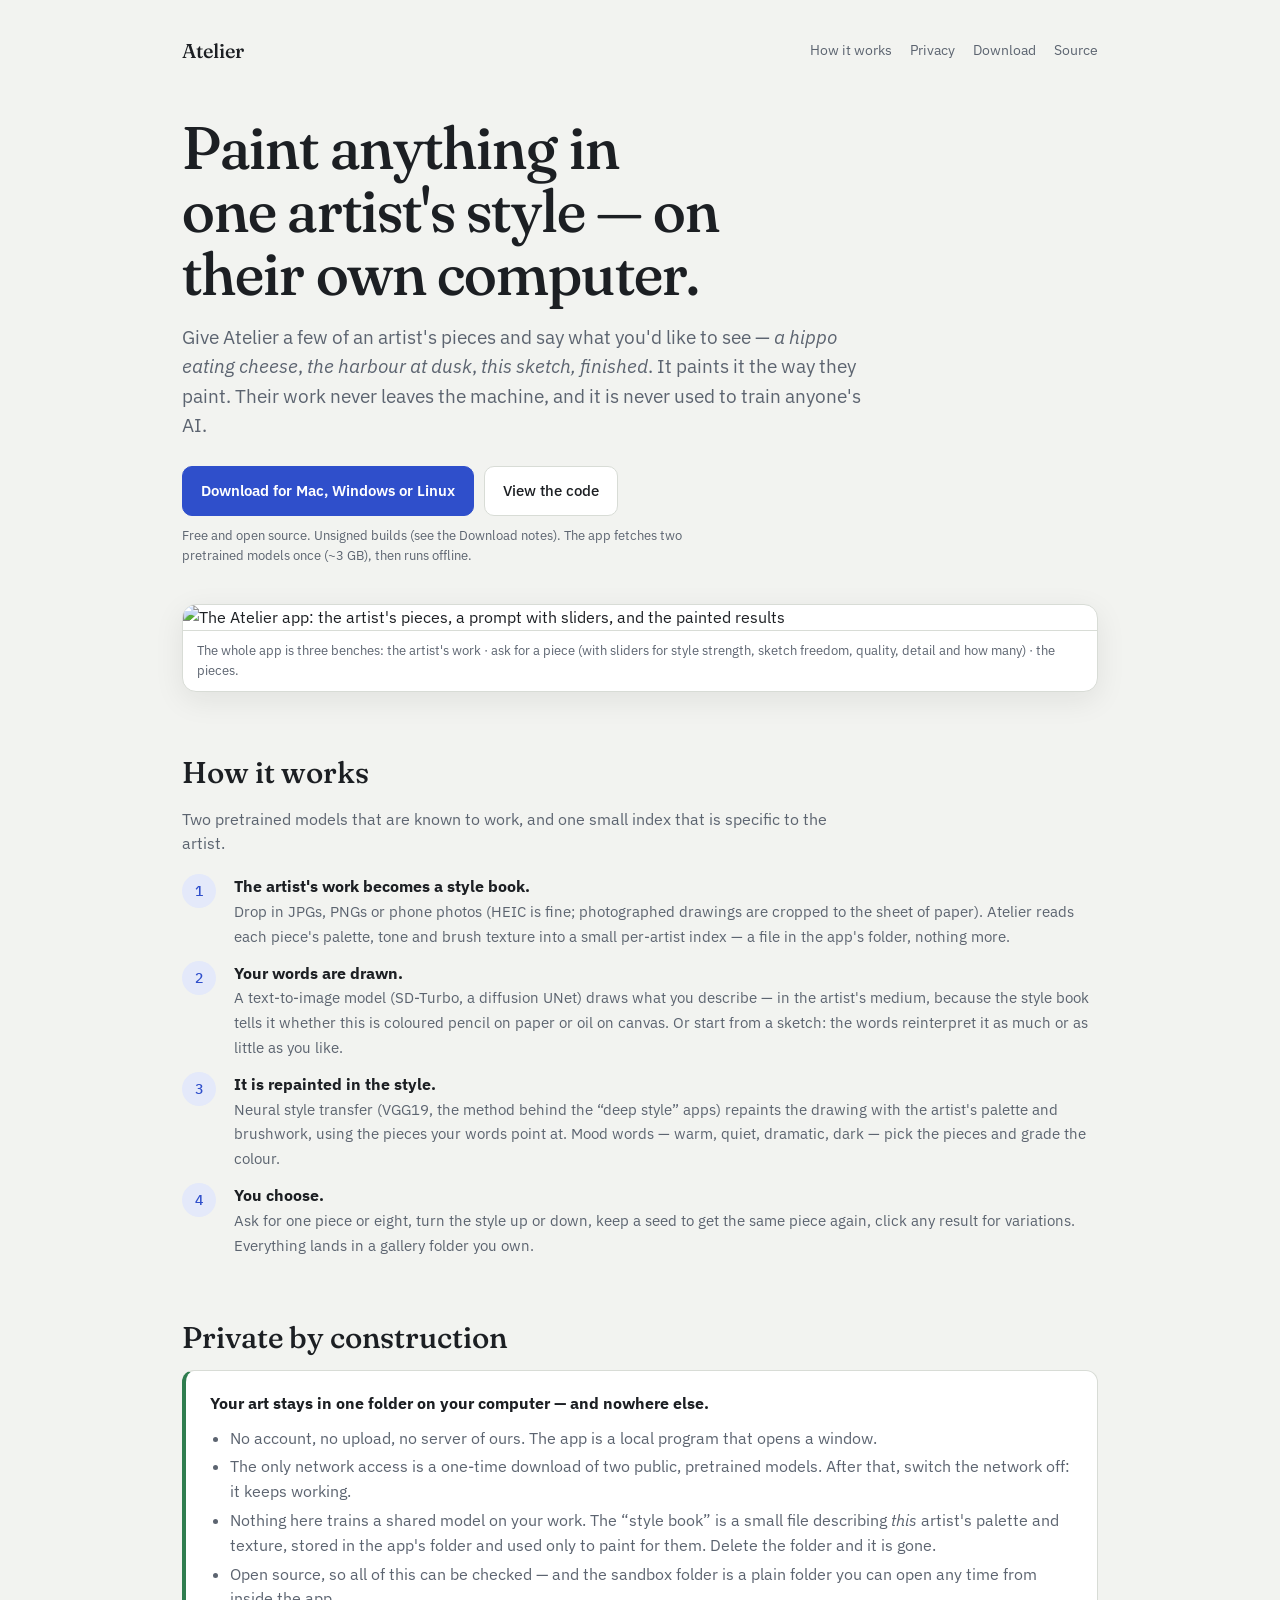
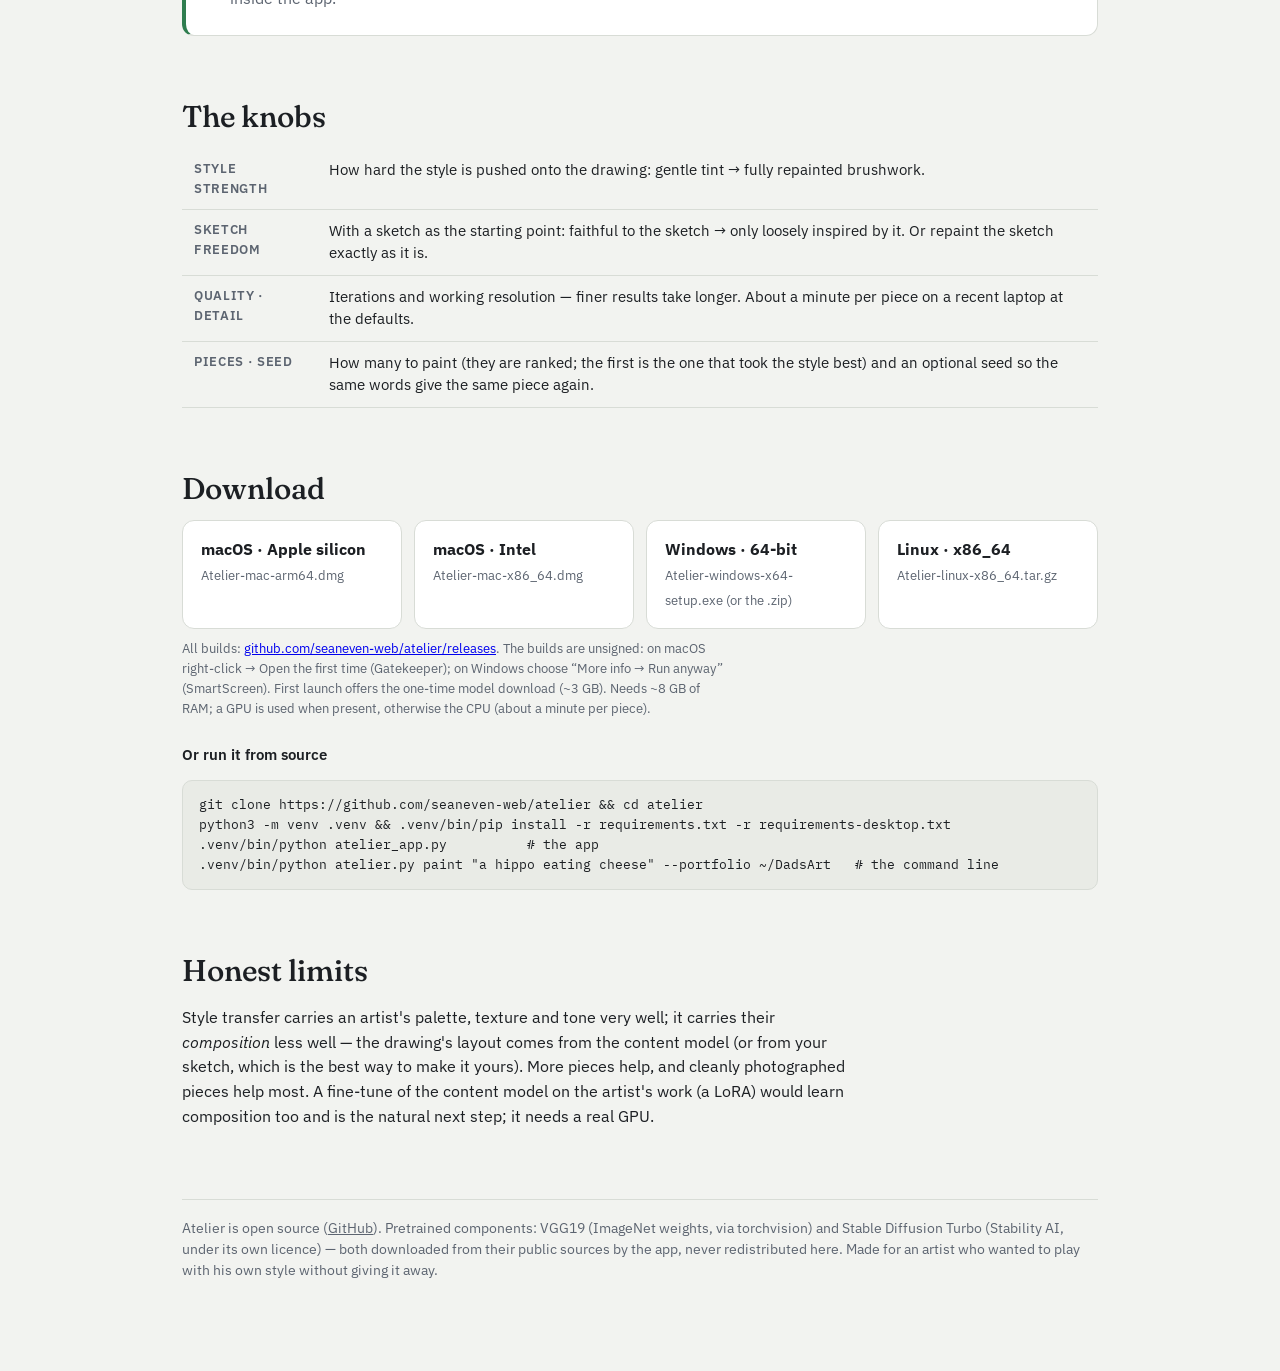
==== site/index.html @ f1af41fa "Atelier 0.1.0: desktop app (sandboxed, sketch-to-piece, sliders), neural engine (SD-Turbo + VGG19 st" ====
<!doctype html>
<html lang="en">
<head>
<meta charset="utf-8">
<meta name="viewport" content="width=device-width, initial-scale=1">
<title>Atelier — paint anything in one artist's style, privately</title>
<meta name="description" content="Atelier learns one artist's style from their own pieces and paints whatever you describe in that style — entirely on your computer. Their art never leaves the machine.">
<link rel="icon" href="assets/icon-256.png">
<link rel="stylesheet" href="https://fonts.googleapis.com/css2?family=Fraunces:opsz,wght,SOFT@9..144,400;9..144,500;9..144,600,50&family=IBM+Plex+Sans:wght@400;500;600&family=IBM+Plex+Mono:wght@400;500&display=swap">
<style>
  :root { --bg:#F2F3F0; --surface:#fff; --surface-2:#E9EBE6; --ink:#1C1F23; --muted:#5C6470; --line:#D8DCD6; --accent:#2F4FCB; --accent-ink:#fff; --accent-soft:#E4E9FA; --ok:#2F7D4F; --warn:#A8601F; }
  @media (prefers-color-scheme: dark) { :root { --bg:#15181C; --surface:#1E2227; --surface-2:#262B31; --ink:#E9EAE6; --muted:#9AA3AE; --line:#2E343B; --accent:#8196FF; --accent-ink:#0E1220; --accent-soft:#232A45; --ok:#6FBF8A; --warn:#E0A466; } }
  * { box-sizing:border-box; } body { margin:0; background:var(--bg); color:var(--ink); font:16px/1.55 "IBM Plex Sans",system-ui,sans-serif; }
  .wrap { max-width:960px; margin:0 auto; padding:40px 22px 90px; }
  nav { display:flex; gap:18px; align-items:center; font-size:14px; color:var(--muted); margin-bottom:54px; flex-wrap:wrap; }
  nav b { color:var(--ink); font:500 20px/1 Fraunces,Georgia,serif; margin-right:auto; }
  nav a { color:var(--muted); text-decoration:none; } nav a:hover { color:var(--ink); }
  h1 { font:500 clamp(36px,6vw,60px)/1.05 Fraunces,Georgia,serif; font-variation-settings:"SOFT" 50,"opsz" 72; letter-spacing:-.015em; margin:0 0 18px; text-wrap:balance; max-width:18ch; }
  .lede { font-size:19px; color:var(--muted); max-width:62ch; margin:0 0 26px; }
  .cta { display:flex; gap:10px; flex-wrap:wrap; align-items:center; }
  .btn { display:inline-block; padding:12px 18px; border-radius:10px; border:1px solid var(--line); background:var(--surface); color:var(--ink); text-decoration:none; font-weight:500; font-size:15px; }
  .btn.primary { background:var(--accent); color:var(--accent-ink); border-color:var(--accent); font-weight:600; }
  .btn:hover { border-color:var(--muted); } .btn.primary:hover { filter:brightness(1.08); }
  .note { color:var(--muted); font-size:13px; margin-top:10px; }
  .hero-img { margin:38px 0 0; border:1px solid var(--line); border-radius:14px; overflow:hidden; background:var(--surface); box-shadow:0 8px 30px rgba(20,24,30,.08); }
  .hero-img img { width:100%; display:block; }
  .cap { font-size:13px; color:var(--muted); padding:10px 14px; border-top:1px solid var(--line); }
  section { margin-top:64px; }
  h2 { font:500 30px/1.15 Fraunces,Georgia,serif; font-variation-settings:"SOFT" 50,"opsz" 36; margin:0 0 14px; text-wrap:balance; }
  p { max-width:68ch; } .muted { color:var(--muted); }
  .grid { display:grid; grid-template-columns:repeat(auto-fit,minmax(250px,1fr)); gap:14px; }
  .card { background:var(--surface); border:1px solid var(--line); border-radius:12px; padding:18px 20px; }
  .card h3 { margin:0 0 6px; font:600 15px/1.3 "IBM Plex Sans",sans-serif; } .card p { margin:0; color:var(--muted); font-size:14.5px; }
  .num { font:500 12px/1 "IBM Plex Mono",monospace; color:var(--accent); letter-spacing:.08em; margin-bottom:8px; display:block; }
  .steps { counter-reset:s; display:grid; gap:12px; }
  .step { display:grid; grid-template-columns:38px 1fr; gap:14px; align-items:start; }
  .step i { font:500 14px/1 "IBM Plex Mono",monospace; color:var(--accent); background:var(--accent-soft); border-radius:50%; width:34px; height:34px; display:flex; align-items:center; justify-content:center; font-style:normal; }
  .step b { display:block; } .step span { color:var(--muted); font-size:15px; }
  .priv { background:var(--surface); border:1px solid var(--line); border-left:4px solid var(--ok); border-radius:12px; padding:20px 24px; }
  .priv ul { margin:10px 0 0; padding-left:20px; color:var(--muted); } .priv li { margin:4px 0; }
  table { border-collapse:collapse; width:100%; font-size:14.5px; } td,th { padding:10px 12px; border-bottom:1px solid var(--line); text-align:left; vertical-align:top; } th { font-weight:600; font-size:13px; color:var(--muted); text-transform:uppercase; letter-spacing:.05em; }
  .dl { display:grid; grid-template-columns:repeat(auto-fit,minmax(220px,1fr)); gap:12px; }
  .dl a { display:block; background:var(--surface); border:1px solid var(--line); border-radius:12px; padding:16px 18px; text-decoration:none; color:var(--ink); }
  .dl a:hover { border-color:var(--accent); } .dl b { display:block; } .dl small { color:var(--muted); }
  code { font:400 .92em "IBM Plex Mono",monospace; background:var(--surface-2); padding:2px 6px; border-radius:5px; }
  pre { background:var(--surface-2); border:1px solid var(--line); border-radius:10px; padding:14px 16px; overflow-x:auto; font:400 13px/1.55 "IBM Plex Mono",monospace; }
  footer { margin-top:70px; color:var(--muted); font-size:13.5px; border-top:1px solid var(--line); padding-top:18px; }
  footer a { color:inherit; }
</style>
</head>
<body>
<div class="wrap">
  <nav><b>Atelier</b><a href="#how">How it works</a><a href="#privacy">Privacy</a><a href="#download">Download</a><a href="https://github.com/seaneven-web/atelier">Source</a></nav>

  <h1>Paint anything in one artist's style — on their own computer.</h1>
  <p class="lede">Give Atelier a few of an artist's pieces and say what you'd like to see — <i>a hippo eating cheese</i>, <i>the harbour at dusk</i>, <i>this sketch, finished</i>. It paints it the way they paint. Their work never leaves the machine, and it is never used to train anyone's AI.</p>
  <div class="cta">
    <a class="btn primary" href="#download">Download for Mac, Windows or Linux</a>
    <a class="btn" href="https://github.com/seaneven-web/atelier">View the code</a>
  </div>
  <p class="note">Free and open source. Unsigned builds (see the Download notes). The app fetches two pretrained models once (~3 GB), then runs offline.</p>

  <figure class="hero-img" style="margin-top:38px">
    <img src="assets/app.png" alt="The Atelier app: the artist's pieces, a prompt with sliders, and the painted results">
    <figcaption class="cap">The whole app is three benches: the artist's work · ask for a piece (with sliders for style strength, sketch freedom, quality, detail and how many) · the pieces.</figcaption>
  </figure>

  <section id="how">
    <h2>How it works</h2>
    <p class="muted">Two pretrained models that are known to work, and one small index that is specific to the artist.</p>
    <div class="steps" style="margin-top:18px">
      <div class="step"><i>1</i><div><b>The artist's work becomes a style book.</b><span>Drop in JPGs, PNGs or phone photos (HEIC is fine; photographed drawings are cropped to the sheet of paper). Atelier reads each piece's palette, tone and brush texture into a small per-artist index — a file in the app's folder, nothing more.</span></div></div>
      <div class="step"><i>2</i><div><b>Your words are drawn.</b><span>A text-to-image model (SD-Turbo, a diffusion UNet) draws what you describe — in the artist's medium, because the style book tells it whether this is coloured pencil on paper or oil on canvas. Or start from a sketch: the words reinterpret it as much or as little as you like.</span></div></div>
      <div class="step"><i>3</i><div><b>It is repainted in the style.</b><span>Neural style transfer (VGG19, the method behind the “deep style” apps) repaints the drawing with the artist's palette and brushwork, using the pieces your words point at. Mood words — warm, quiet, dramatic, dark — pick the pieces and grade the colour.</span></div></div>
      <div class="step"><i>4</i><div><b>You choose.</b><span>Ask for one piece or eight, turn the style up or down, keep a seed to get the same piece again, click any result for variations. Everything lands in a gallery folder you own.</span></div></div>
    </div>
  </section>

  <section id="privacy">
    <h2>Private by construction</h2>
    <div class="priv">
      <b>Your art stays in one folder on your computer — and nowhere else.</b>
      <ul>
        <li>No account, no upload, no server of ours. The app is a local program that opens a window.</li>
        <li>The only network access is a one-time download of two public, pretrained models. After that, switch the network off: it keeps working.</li>
        <li>Nothing here trains a shared model on your work. The “style book” is a small file describing <em>this</em> artist's palette and texture, stored in the app's folder and used only to paint for them. Delete the folder and it is gone.</li>
        <li>Open source, so all of this can be checked — and the sandbox folder is a plain folder you can open any time from inside the app.</li>
      </ul>
    </div>
  </section>

  <section>
    <h2>The knobs</h2>
    <table>
      <tr><th>Style strength</th><td>How hard the style is pushed onto the drawing: gentle tint → fully repainted brushwork.</td></tr>
      <tr><th>Sketch freedom</th><td>With a sketch as the starting point: faithful to the sketch → only loosely inspired by it. Or repaint the sketch exactly as it is.</td></tr>
      <tr><th>Quality · detail</th><td>Iterations and working resolution — finer results take longer. About a minute per piece on a recent laptop at the defaults.</td></tr>
      <tr><th>Pieces · seed</th><td>How many to paint (they are ranked; the first is the one that took the style best) and an optional seed so the same words give the same piece again.</td></tr>
    </table>
  </section>

  <section id="download">
    <h2>Download</h2>
    <div class="dl">
      <a href="https://github.com/seaneven-web/atelier/releases/latest/download/Atelier-mac-arm64.dmg"><b>macOS · Apple silicon</b><small>Atelier-mac-arm64.dmg</small></a>
      <a href="https://github.com/seaneven-web/atelier/releases/latest/download/Atelier-mac-x86_64.dmg"><b>macOS · Intel</b><small>Atelier-mac-x86_64.dmg</small></a>
      <a href="https://github.com/seaneven-web/atelier/releases/latest/download/Atelier-windows-x64-setup.exe"><b>Windows · 64-bit</b><small>Atelier-windows-x64-setup.exe (or the .zip)</small></a>
      <a href="https://github.com/seaneven-web/atelier/releases/latest/download/Atelier-linux-x86_64.tar.gz"><b>Linux · x86_64</b><small>Atelier-linux-x86_64.tar.gz</small></a>
    </div>
    <p class="note">All builds: <a href="https://github.com/seaneven-web/atelier/releases">github.com/seaneven-web/atelier/releases</a>. The builds are unsigned: on macOS right-click → Open the first time (Gatekeeper); on Windows choose “More info → Run anyway” (SmartScreen). First launch offers the one-time model download (~3 GB). Needs ~8 GB of RAM; a GPU is used when present, otherwise the CPU (about a minute per piece).</p>
    <h3 style="margin-top:26px;font:600 15px/1.3 'IBM Plex Sans',sans-serif">Or run it from source</h3>
<pre>git clone https://github.com/seaneven-web/atelier && cd atelier
python3 -m venv .venv && .venv/bin/pip install -r requirements.txt -r requirements-desktop.txt
.venv/bin/python atelier_app.py          # the app
.venv/bin/python atelier.py paint "a hippo eating cheese" --portfolio ~/DadsArt   # the command line</pre>
  </section>

  <section>
    <h2>Honest limits</h2>
    <p>Style transfer carries an artist's palette, texture and tone very well; it carries their <em>composition</em> less well — the drawing's layout comes from the content model (or from your sketch, which is the best way to make it yours). More pieces help, and cleanly photographed pieces help most. A fine-tune of the content model on the artist's work (a LoRA) would learn composition too and is the natural next step; it needs a real GPU.</p>
  </section>

  <footer>Atelier is open source (<a href="https://github.com/seaneven-web/atelier">GitHub</a>). Pretrained components: VGG19 (ImageNet weights, via torchvision) and Stable Diffusion Turbo (Stability AI, under its own licence) — both downloaded from their public sources by the app, never redistributed here. Made for an artist who wanted to play with his own style without giving it away.</footer>
</div>
</body>
</html>
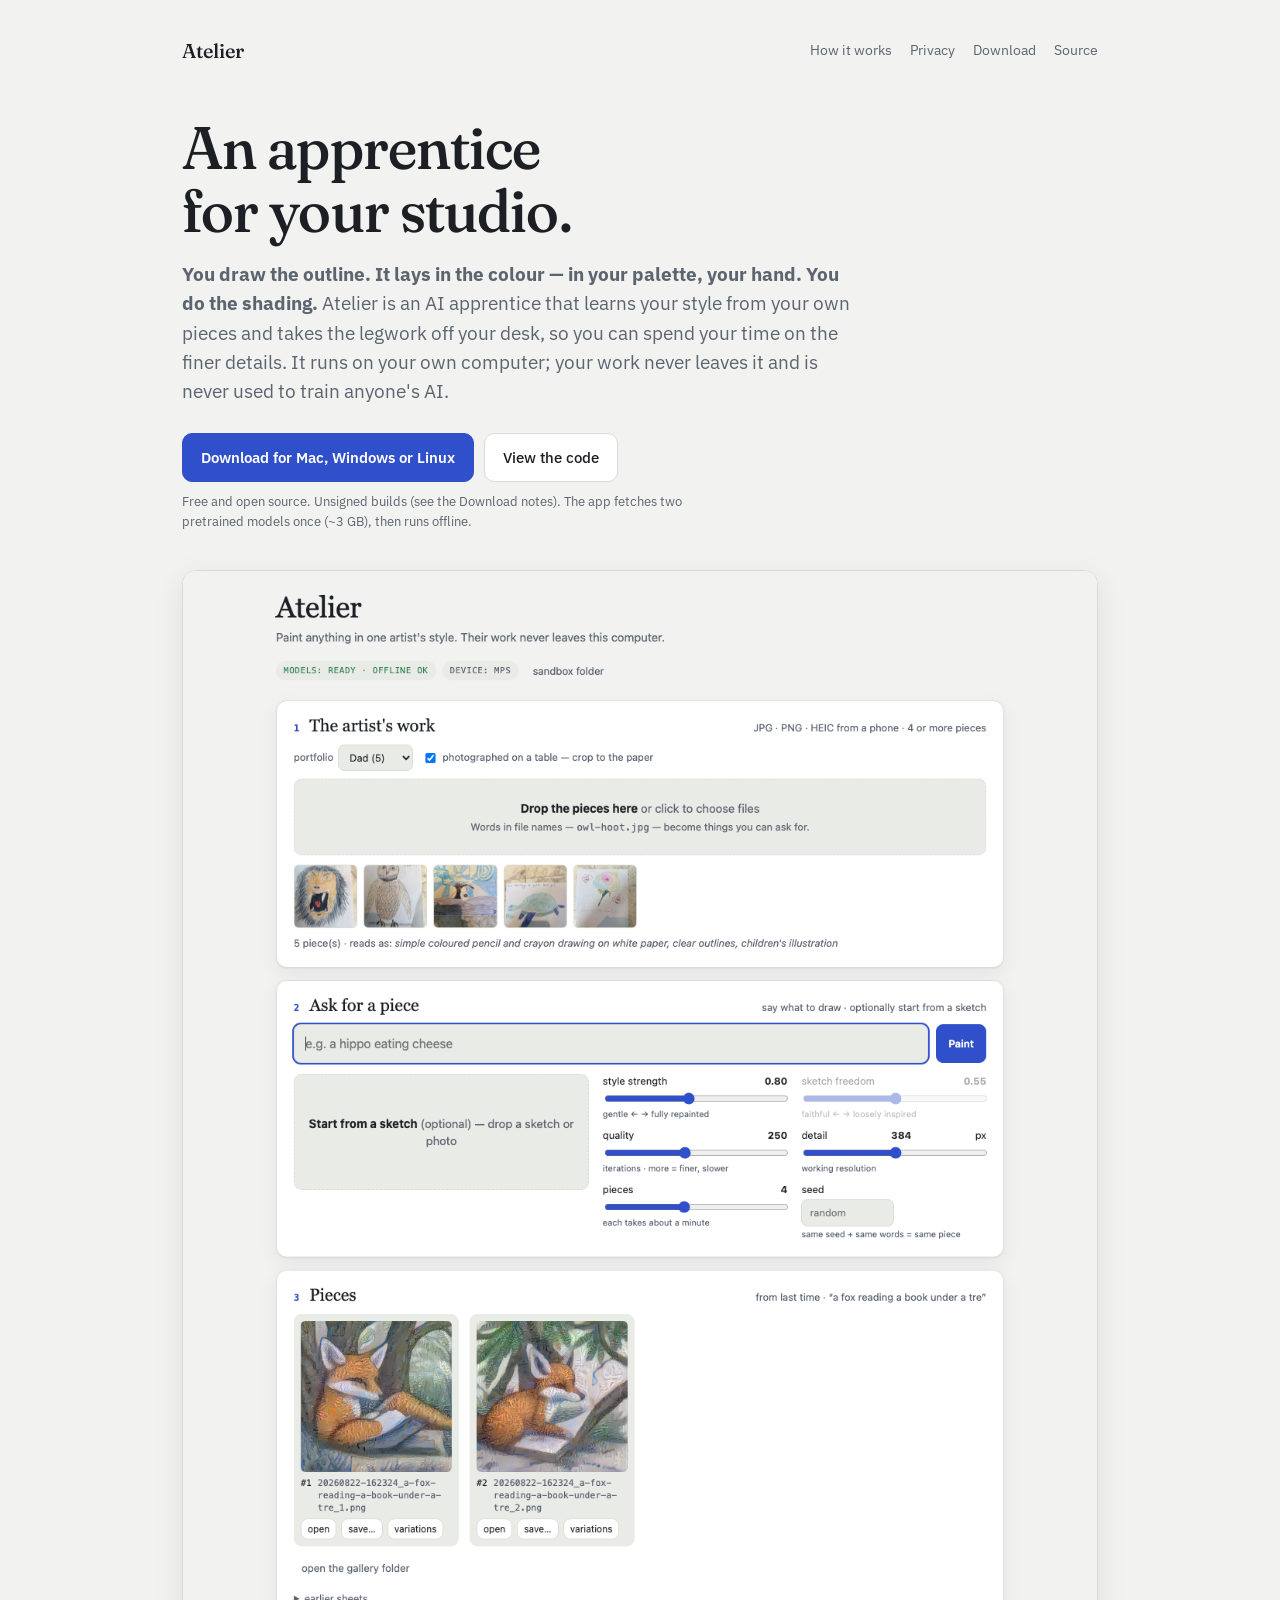
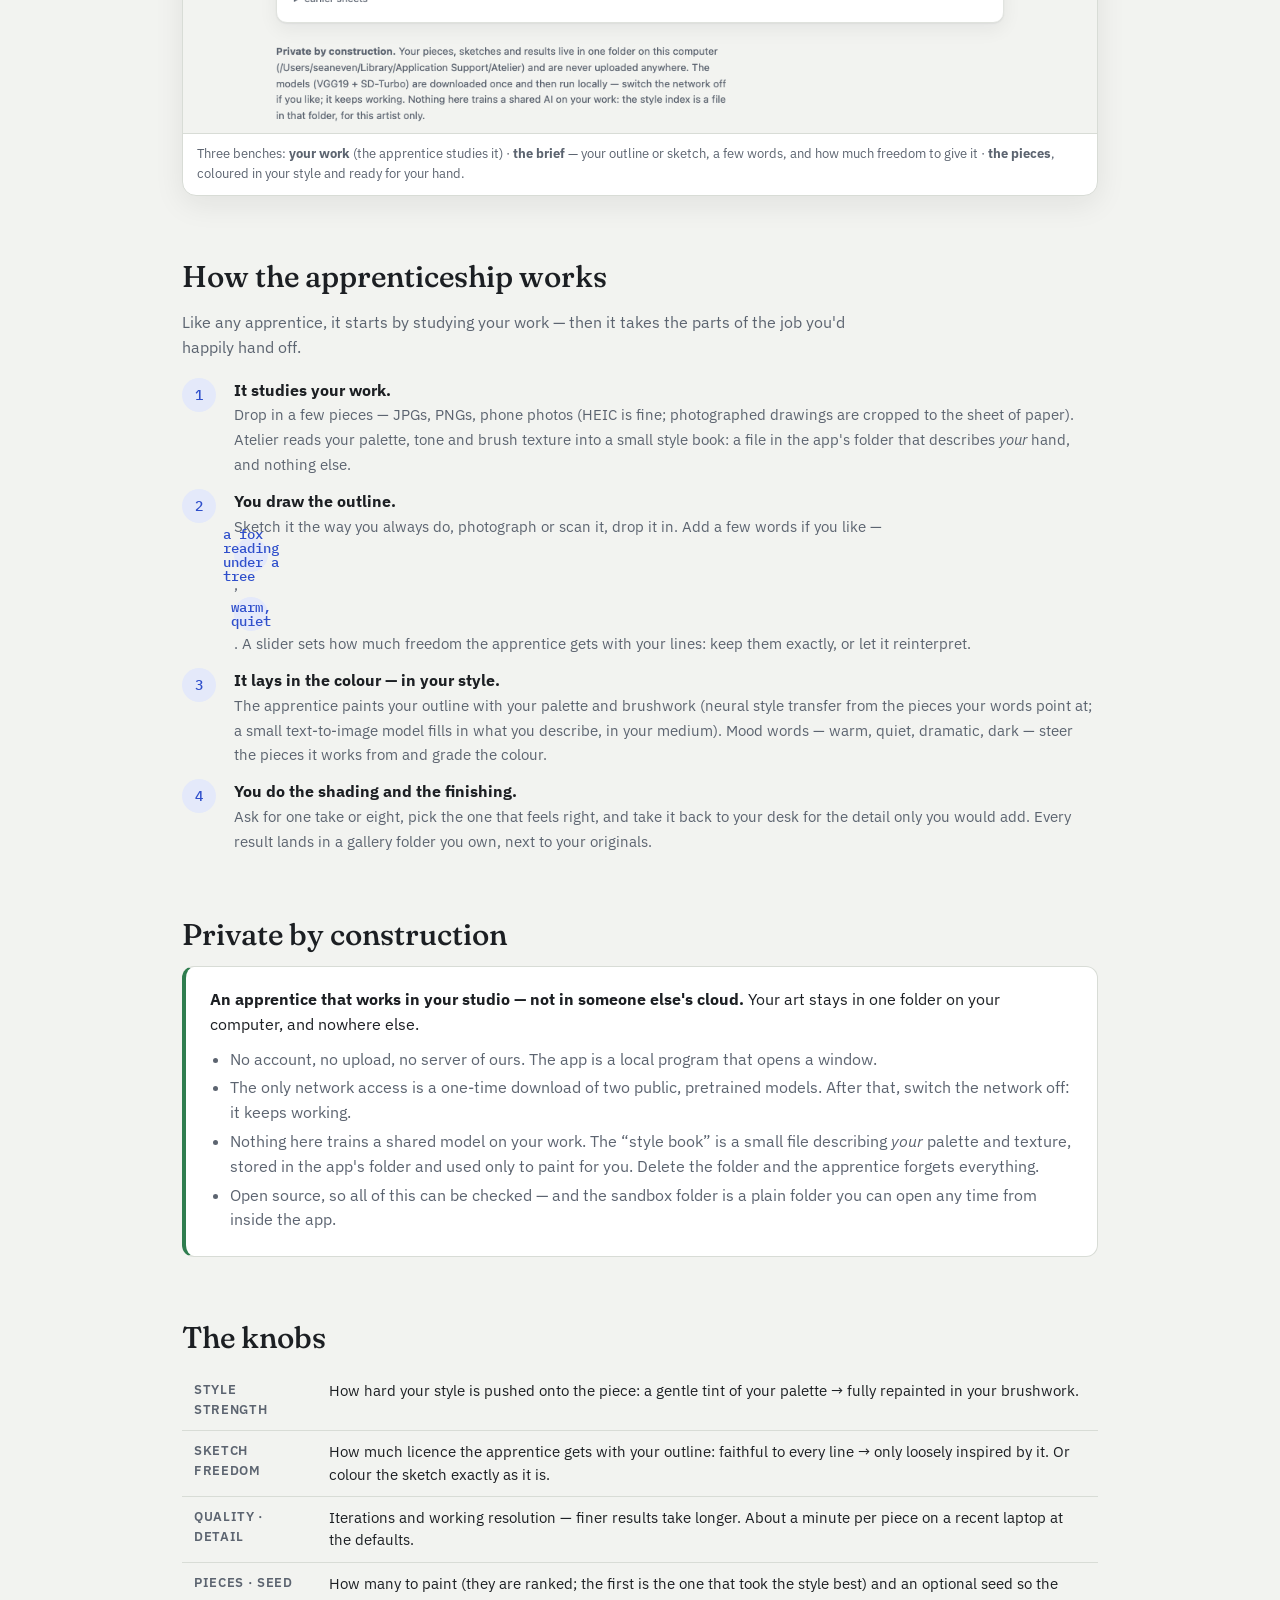
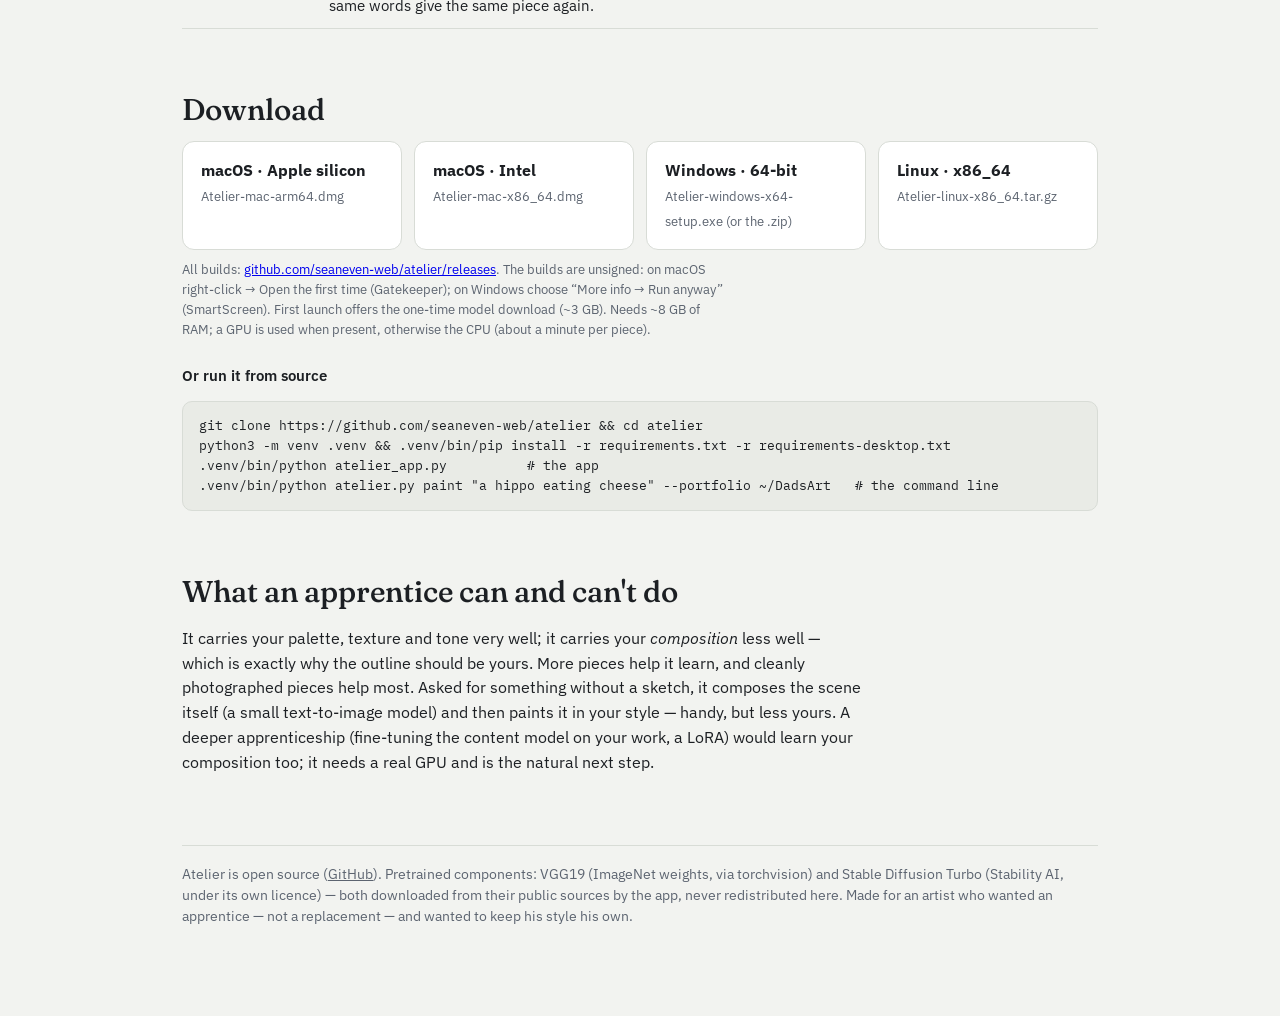
==== commit fba089a7: "site: the apprentice framing — you draw the outline, it colours in your style, you do the shading Co" ====
--- a/site/index.html
+++ b/site/index.html
@@ -3,8 +3,8 @@
 <head>
 <meta charset="utf-8">
 <meta name="viewport" content="width=device-width, initial-scale=1">
-<title>Atelier — paint anything in one artist's style, privately</title>
-<meta name="description" content="Atelier learns one artist's style from their own pieces and paints whatever you describe in that style — entirely on your computer. Their art never leaves the machine.">
+<title>Atelier — an apprentice for your studio</title>
+<meta name="description" content="Atelier is an AI apprentice that learns your style from your own work. You draw the outline, it lays in the colour in your hand, you do the shading and the finishing. Entirely on your computer — your art never leaves the machine.">
 <link rel="icon" href="assets/icon-256.png">
 <link rel="stylesheet" href="https://fonts.googleapis.com/css2?family=Fraunces:opsz,wght,SOFT@9..144,400;9..144,500;9..144,600,50&family=IBM+Plex+Sans:wght@400;500;600&family=IBM+Plex+Mono:wght@400;500&display=swap">
 <style>
@@ -52,8 +52,8 @@
 <div class="wrap">
   <nav><b>Atelier</b><a href="#how">How it works</a><a href="#privacy">Privacy</a><a href="#download">Download</a><a href="https://github.com/seaneven-web/atelier">Source</a></nav>
 
-  <h1>Paint anything in one artist's style — on their own computer.</h1>
-  <p class="lede">Give Atelier a few of an artist's pieces and say what you'd like to see — <i>a hippo eating cheese</i>, <i>the harbour at dusk</i>, <i>this sketch, finished</i>. It paints it the way they paint. Their work never leaves the machine, and it is never used to train anyone's AI.</p>
+  <h1>An apprentice for your studio.</h1>
+  <p class="lede"><b>You draw the outline. It lays in the colour — in your palette, your hand. You do the shading.</b> Atelier is an AI apprentice that learns your style from your own pieces and takes the legwork off your desk, so you can spend your time on the finer details. It runs on your own computer; your work never leaves it and is never used to train anyone's AI.</p>
   <div class="cta">
     <a class="btn primary" href="#download">Download for Mac, Windows or Linux</a>
     <a class="btn" href="https://github.com/seaneven-web/atelier">View the code</a>
@@ -61,29 +61,29 @@
   <p class="note">Free and open source. Unsigned builds (see the Download notes). The app fetches two pretrained models once (~3 GB), then runs offline.</p>
 
   <figure class="hero-img" style="margin-top:38px">
-    <img src="assets/app.png" alt="The Atelier app: the artist's pieces, a prompt with sliders, and the painted results">
-    <figcaption class="cap">The whole app is three benches: the artist's work · ask for a piece (with sliders for style strength, sketch freedom, quality, detail and how many) · the pieces.</figcaption>
+    <img src="assets/app.png" alt="The Atelier app: your pieces, your outline and a prompt with sliders, and the coloured results">
+    <figcaption class="cap">Three benches: <b>your work</b> (the apprentice studies it) · <b>the brief</b> — your outline or sketch, a few words, and how much freedom to give it · <b>the pieces</b>, coloured in your style and ready for your hand.</figcaption>
   </figure>
 
   <section id="how">
-    <h2>How it works</h2>
-    <p class="muted">Two pretrained models that are known to work, and one small index that is specific to the artist.</p>
+    <h2>How the apprenticeship works</h2>
+    <p class="muted">Like any apprentice, it starts by studying your work — then it takes the parts of the job you'd happily hand off.</p>
     <div class="steps" style="margin-top:18px">
-      <div class="step"><i>1</i><div><b>The artist's work becomes a style book.</b><span>Drop in JPGs, PNGs or phone photos (HEIC is fine; photographed drawings are cropped to the sheet of paper). Atelier reads each piece's palette, tone and brush texture into a small per-artist index — a file in the app's folder, nothing more.</span></div></div>
-      <div class="step"><i>2</i><div><b>Your words are drawn.</b><span>A text-to-image model (SD-Turbo, a diffusion UNet) draws what you describe — in the artist's medium, because the style book tells it whether this is coloured pencil on paper or oil on canvas. Or start from a sketch: the words reinterpret it as much or as little as you like.</span></div></div>
-      <div class="step"><i>3</i><div><b>It is repainted in the style.</b><span>Neural style transfer (VGG19, the method behind the “deep style” apps) repaints the drawing with the artist's palette and brushwork, using the pieces your words point at. Mood words — warm, quiet, dramatic, dark — pick the pieces and grade the colour.</span></div></div>
-      <div class="step"><i>4</i><div><b>You choose.</b><span>Ask for one piece or eight, turn the style up or down, keep a seed to get the same piece again, click any result for variations. Everything lands in a gallery folder you own.</span></div></div>
+      <div class="step"><i>1</i><div><b>It studies your work.</b><span>Drop in a few pieces — JPGs, PNGs, phone photos (HEIC is fine; photographed drawings are cropped to the sheet of paper). Atelier reads your palette, tone and brush texture into a small style book: a file in the app's folder that describes <em>your</em> hand, and nothing else.</span></div></div>
+      <div class="step"><i>2</i><div><b>You draw the outline.</b><span>Sketch it the way you always do, photograph or scan it, drop it in. Add a few words if you like — <i>a fox reading under a tree</i>, <i>warm, quiet</i>. A slider sets how much freedom the apprentice gets with your lines: keep them exactly, or let it reinterpret.</span></div></div>
+      <div class="step"><i>3</i><div><b>It lays in the colour — in your style.</b><span>The apprentice paints your outline with your palette and brushwork (neural style transfer from the pieces your words point at; a small text-to-image model fills in what you describe, in your medium). Mood words — warm, quiet, dramatic, dark — steer the pieces it works from and grade the colour.</span></div></div>
+      <div class="step"><i>4</i><div><b>You do the shading and the finishing.</b><span>Ask for one take or eight, pick the one that feels right, and take it back to your desk for the detail only you would add. Every result lands in a gallery folder you own, next to your originals.</span></div></div>
     </div>
   </section>
 
   <section id="privacy">
     <h2>Private by construction</h2>
     <div class="priv">
-      <b>Your art stays in one folder on your computer — and nowhere else.</b>
+      <b>An apprentice that works in your studio — not in someone else's cloud.</b> Your art stays in one folder on your computer, and nowhere else.
       <ul>
         <li>No account, no upload, no server of ours. The app is a local program that opens a window.</li>
         <li>The only network access is a one-time download of two public, pretrained models. After that, switch the network off: it keeps working.</li>
-        <li>Nothing here trains a shared model on your work. The “style book” is a small file describing <em>this</em> artist's palette and texture, stored in the app's folder and used only to paint for them. Delete the folder and it is gone.</li>
+        <li>Nothing here trains a shared model on your work. The “style book” is a small file describing <em>your</em> palette and texture, stored in the app's folder and used only to paint for you. Delete the folder and the apprentice forgets everything.</li>
         <li>Open source, so all of this can be checked — and the sandbox folder is a plain folder you can open any time from inside the app.</li>
       </ul>
     </div>
@@ -92,8 +92,8 @@
   <section>
     <h2>The knobs</h2>
     <table>
-      <tr><th>Style strength</th><td>How hard the style is pushed onto the drawing: gentle tint → fully repainted brushwork.</td></tr>
-      <tr><th>Sketch freedom</th><td>With a sketch as the starting point: faithful to the sketch → only loosely inspired by it. Or repaint the sketch exactly as it is.</td></tr>
+      <tr><th>Style strength</th><td>How hard your style is pushed onto the piece: a gentle tint of your palette → fully repainted in your brushwork.</td></tr>
+      <tr><th>Sketch freedom</th><td>How much licence the apprentice gets with your outline: faithful to every line → only loosely inspired by it. Or colour the sketch exactly as it is.</td></tr>
       <tr><th>Quality · detail</th><td>Iterations and working resolution — finer results take longer. About a minute per piece on a recent laptop at the defaults.</td></tr>
       <tr><th>Pieces · seed</th><td>How many to paint (they are ranked; the first is the one that took the style best) and an optional seed so the same words give the same piece again.</td></tr>
     </table>
@@ -116,11 +116,11 @@
   </section>
 
   <section>
-    <h2>Honest limits</h2>
-    <p>Style transfer carries an artist's palette, texture and tone very well; it carries their <em>composition</em> less well — the drawing's layout comes from the content model (or from your sketch, which is the best way to make it yours). More pieces help, and cleanly photographed pieces help most. A fine-tune of the content model on the artist's work (a LoRA) would learn composition too and is the natural next step; it needs a real GPU.</p>
+    <h2>What an apprentice can and can't do</h2>
+    <p>It carries your palette, texture and tone very well; it carries your <em>composition</em> less well — which is exactly why the outline should be yours. More pieces help it learn, and cleanly photographed pieces help most. Asked for something without a sketch, it composes the scene itself (a small text-to-image model) and then paints it in your style — handy, but less yours. A deeper apprenticeship (fine-tuning the content model on your work, a LoRA) would learn your composition too; it needs a real GPU and is the natural next step.</p>
   </section>
 
-  <footer>Atelier is open source (<a href="https://github.com/seaneven-web/atelier">GitHub</a>). Pretrained components: VGG19 (ImageNet weights, via torchvision) and Stable Diffusion Turbo (Stability AI, under its own licence) — both downloaded from their public sources by the app, never redistributed here. Made for an artist who wanted to play with his own style without giving it away.</footer>
+  <footer>Atelier is open source (<a href="https://github.com/seaneven-web/atelier">GitHub</a>). Pretrained components: VGG19 (ImageNet weights, via torchvision) and Stable Diffusion Turbo (Stability AI, under its own licence) — both downloaded from their public sources by the app, never redistributed here. Made for an artist who wanted an apprentice — not a replacement — and wanted to keep his style his own.</footer>
 </div>
 </body>
 </html>
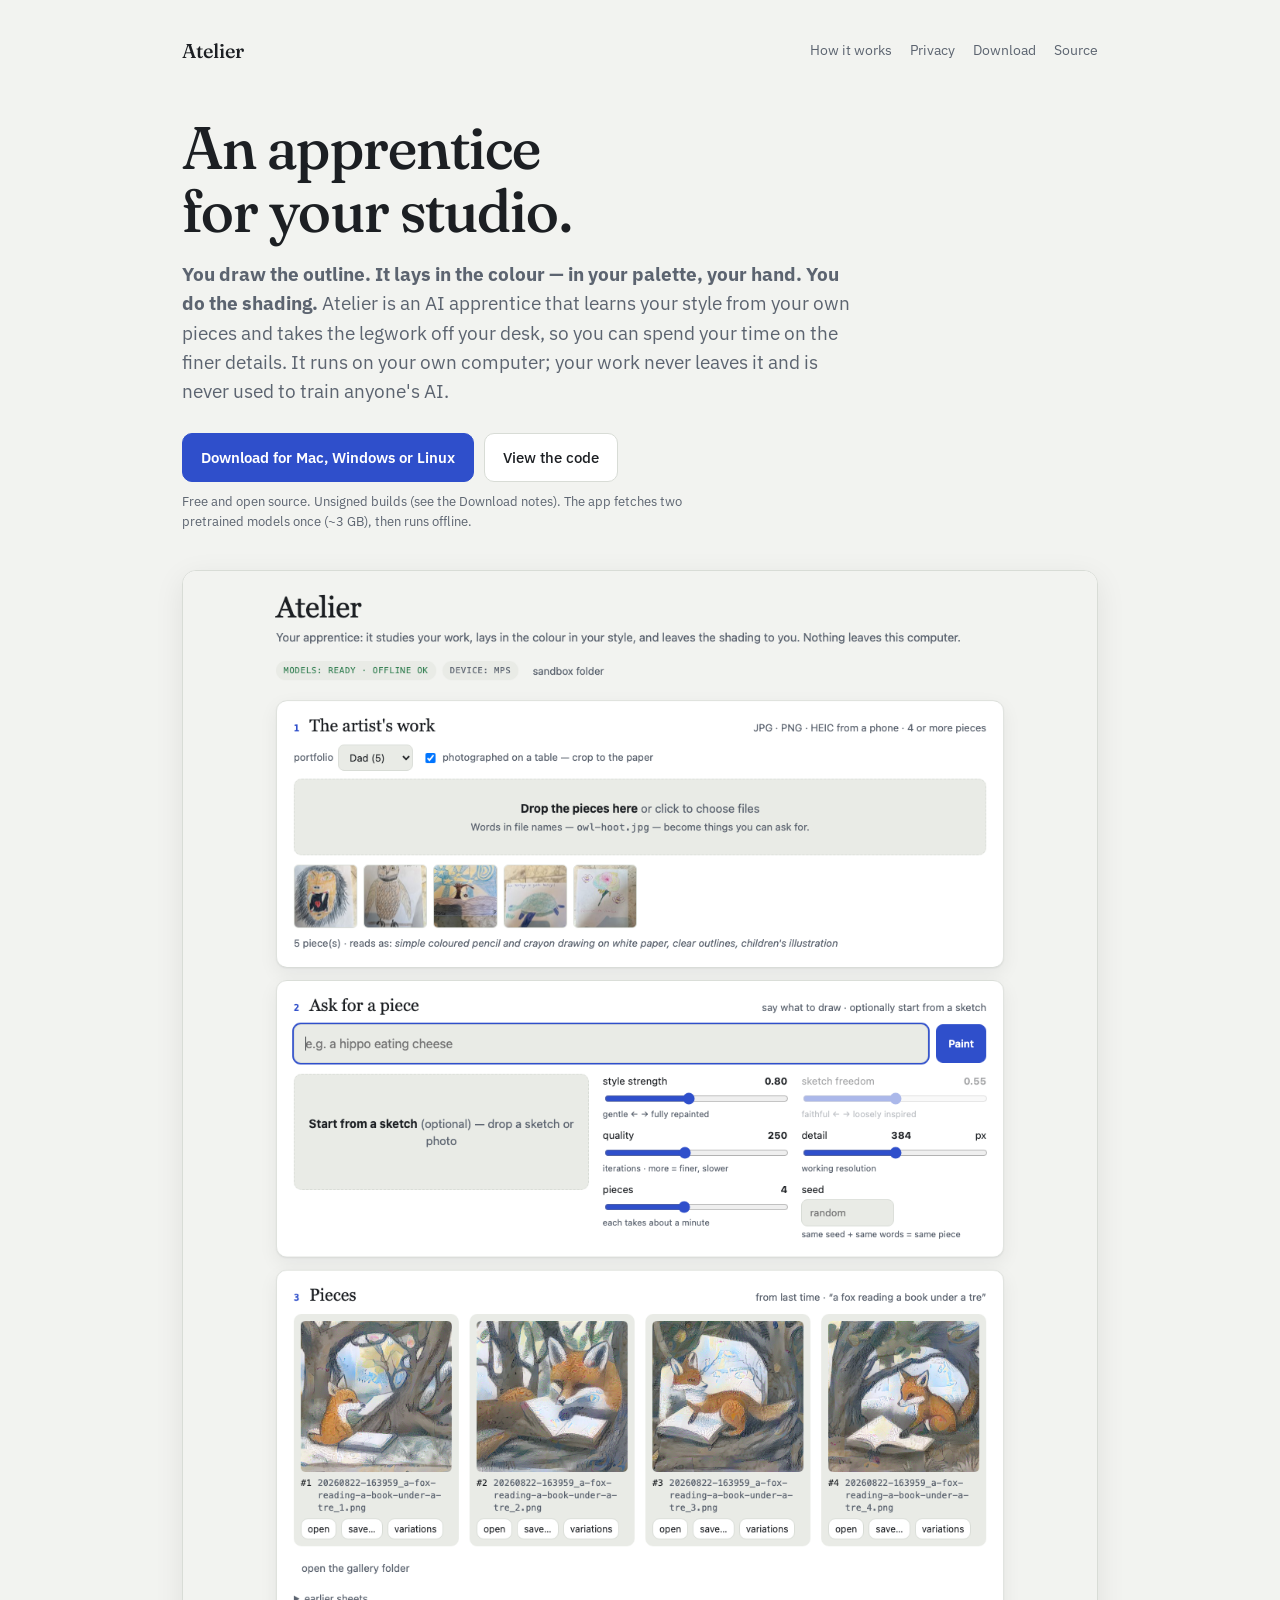
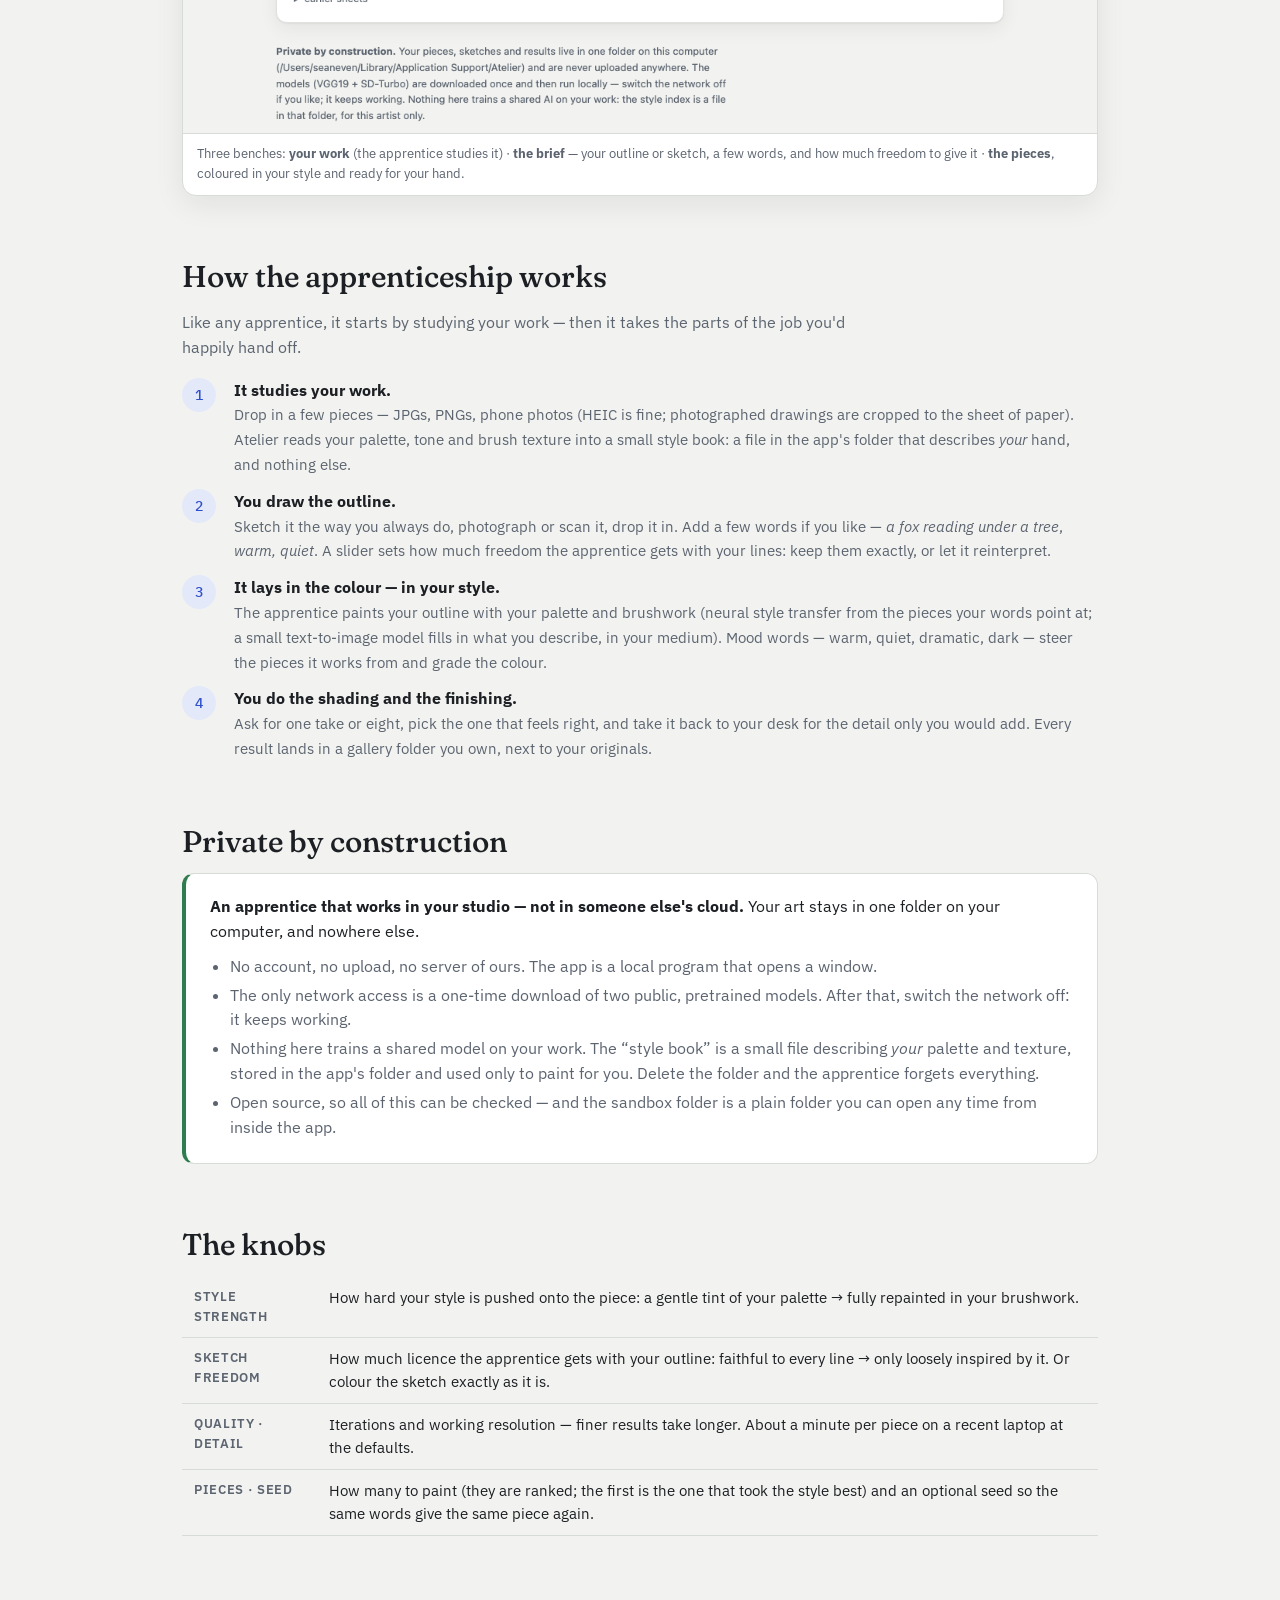
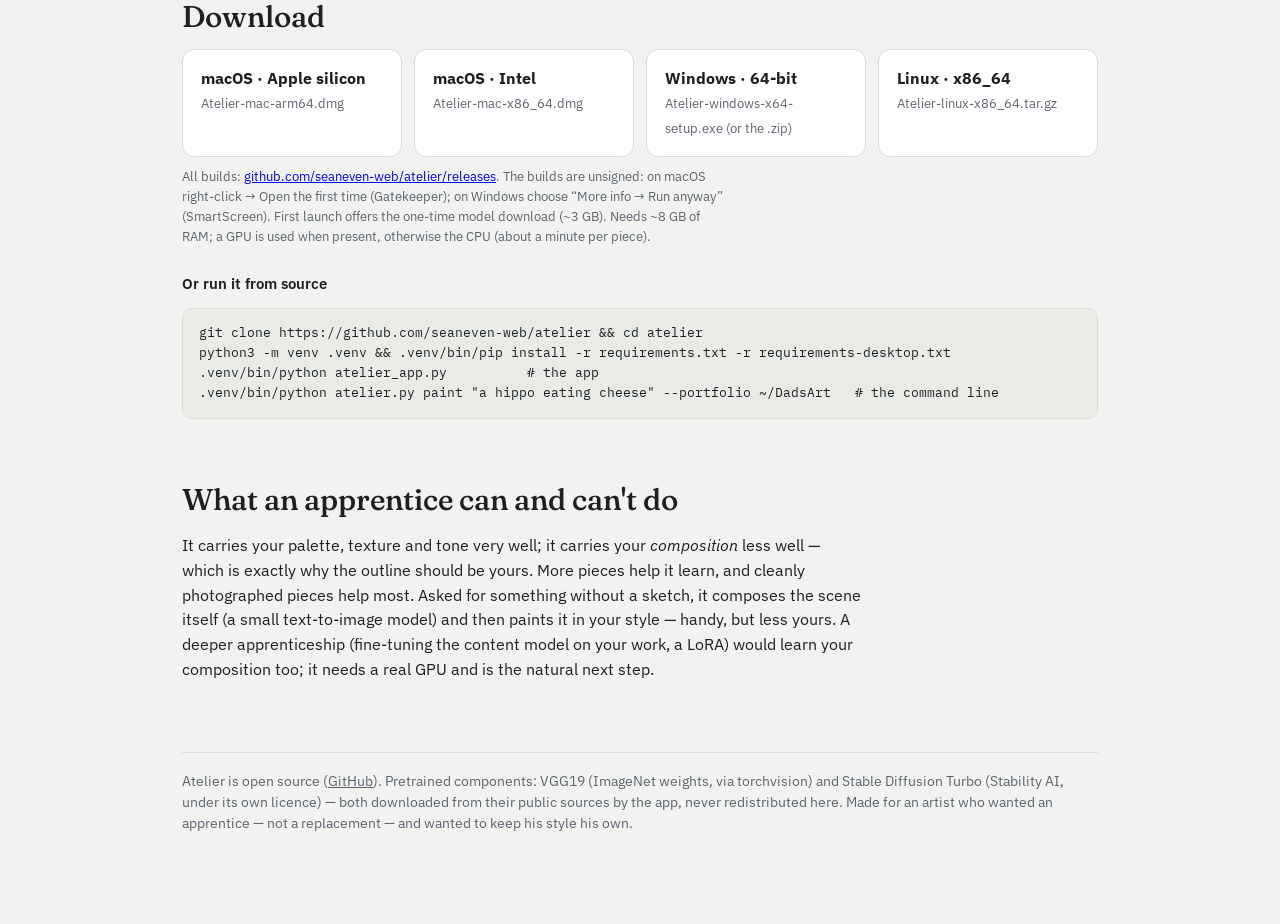
==== commit 14393745: "site: step-number style no longer leaks onto italic text Co-Authored-By: Claude Fable 5 <noreply@ant" ====
--- a/site/index.html
+++ b/site/index.html
@@ -34,7 +34,7 @@
   .num { font:500 12px/1 "IBM Plex Mono",monospace; color:var(--accent); letter-spacing:.08em; margin-bottom:8px; display:block; }
   .steps { counter-reset:s; display:grid; gap:12px; }
   .step { display:grid; grid-template-columns:38px 1fr; gap:14px; align-items:start; }
-  .step i { font:500 14px/1 "IBM Plex Mono",monospace; color:var(--accent); background:var(--accent-soft); border-radius:50%; width:34px; height:34px; display:flex; align-items:center; justify-content:center; font-style:normal; }
+  .step > i { font:500 14px/1 "IBM Plex Mono",monospace; color:var(--accent); background:var(--accent-soft); border-radius:50%; width:34px; height:34px; display:flex; align-items:center; justify-content:center; font-style:normal; }
   .step b { display:block; } .step span { color:var(--muted); font-size:15px; }
   .priv { background:var(--surface); border:1px solid var(--line); border-left:4px solid var(--ok); border-radius:12px; padding:20px 24px; }
   .priv ul { margin:10px 0 0; padding-left:20px; color:var(--muted); } .priv li { margin:4px 0; }
@@ -70,7 +70,7 @@
     <p class="muted">Like any apprentice, it starts by studying your work — then it takes the parts of the job you'd happily hand off.</p>
     <div class="steps" style="margin-top:18px">
       <div class="step"><i>1</i><div><b>It studies your work.</b><span>Drop in a few pieces — JPGs, PNGs, phone photos (HEIC is fine; photographed drawings are cropped to the sheet of paper). Atelier reads your palette, tone and brush texture into a small style book: a file in the app's folder that describes <em>your</em> hand, and nothing else.</span></div></div>
-      <div class="step"><i>2</i><div><b>You draw the outline.</b><span>Sketch it the way you always do, photograph or scan it, drop it in. Add a few words if you like — <i>a fox reading under a tree</i>, <i>warm, quiet</i>. A slider sets how much freedom the apprentice gets with your lines: keep them exactly, or let it reinterpret.</span></div></div>
+      <div class="step"><i>2</i><div><b>You draw the outline.</b><span>Sketch it the way you always do, photograph or scan it, drop it in. Add a few words if you like — <em>a fox reading under a tree</em>, <em>warm, quiet</em>. A slider sets how much freedom the apprentice gets with your lines: keep them exactly, or let it reinterpret.</span></div></div>
       <div class="step"><i>3</i><div><b>It lays in the colour — in your style.</b><span>The apprentice paints your outline with your palette and brushwork (neural style transfer from the pieces your words point at; a small text-to-image model fills in what you describe, in your medium). Mood words — warm, quiet, dramatic, dark — steer the pieces it works from and grade the colour.</span></div></div>
       <div class="step"><i>4</i><div><b>You do the shading and the finishing.</b><span>Ask for one take or eight, pick the one that feels right, and take it back to your desk for the detail only you would add. Every result lands in a gallery folder you own, next to your originals.</span></div></div>
     </div>
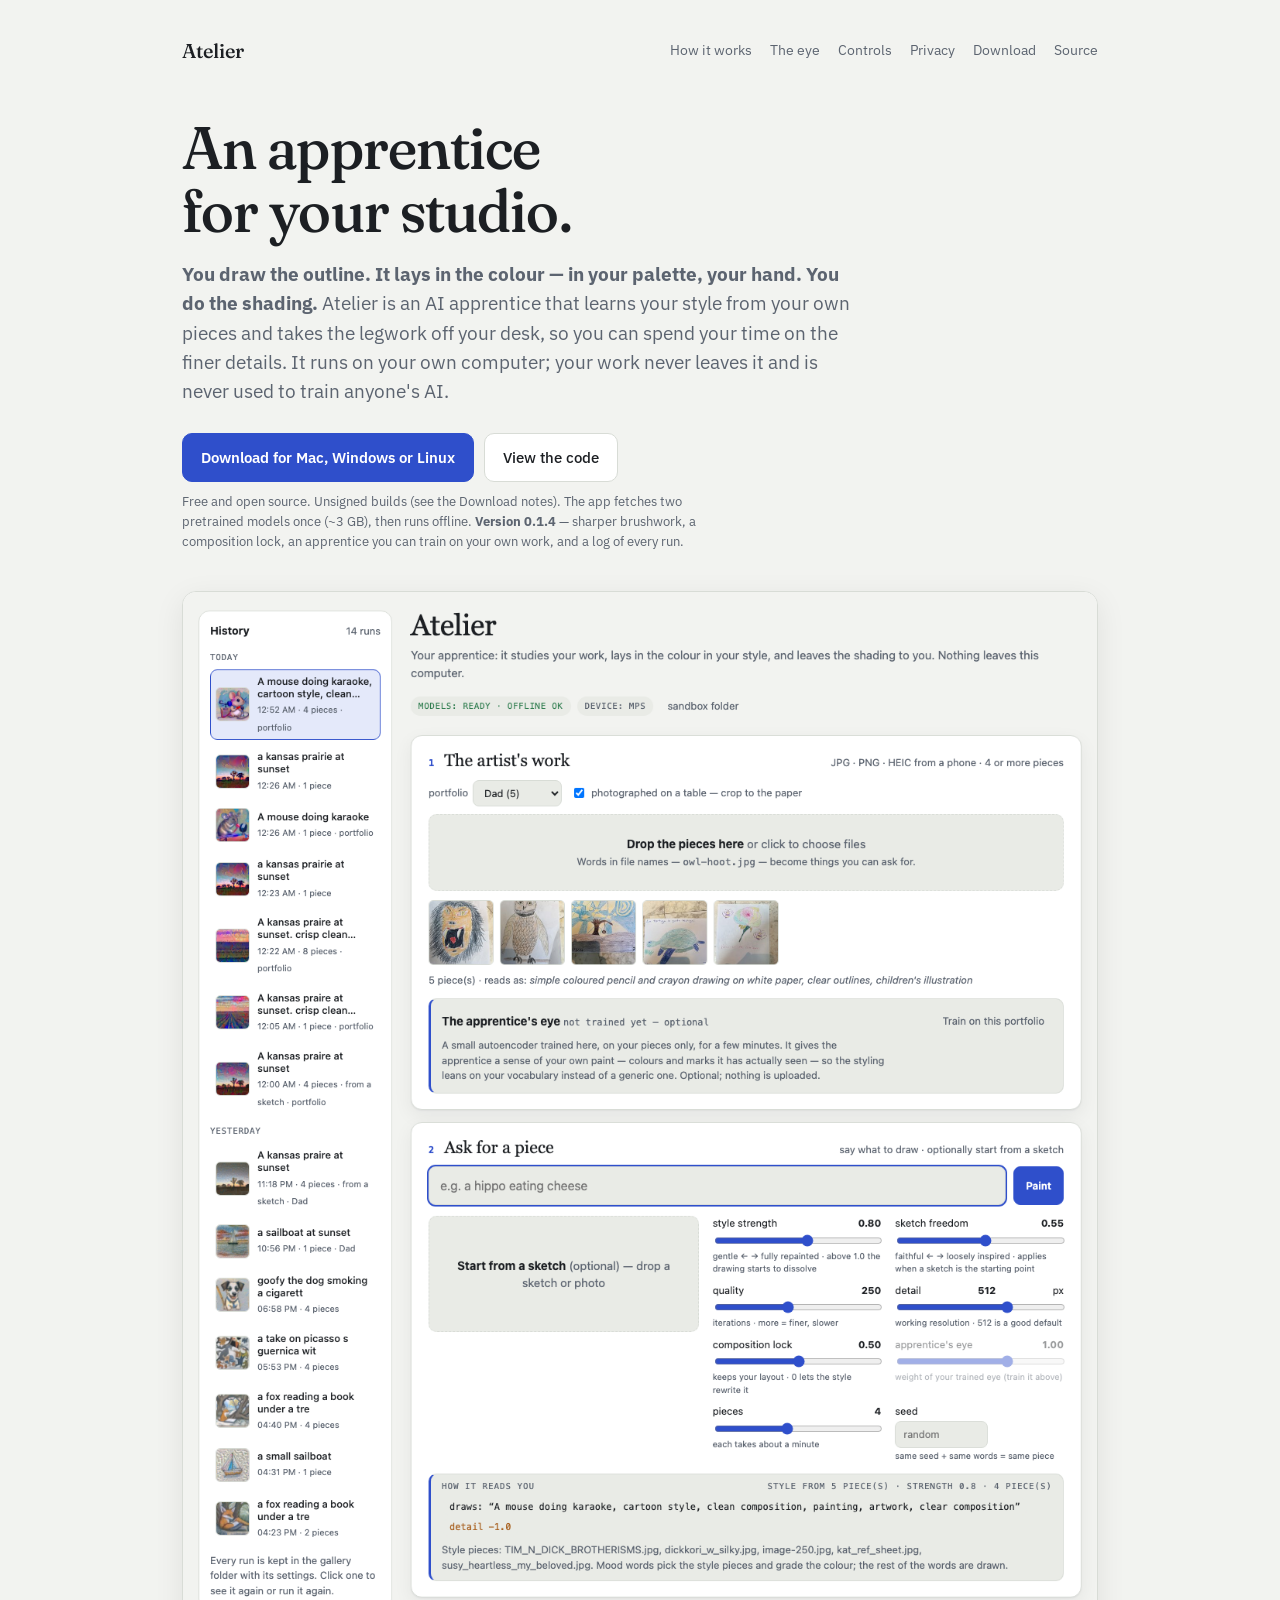
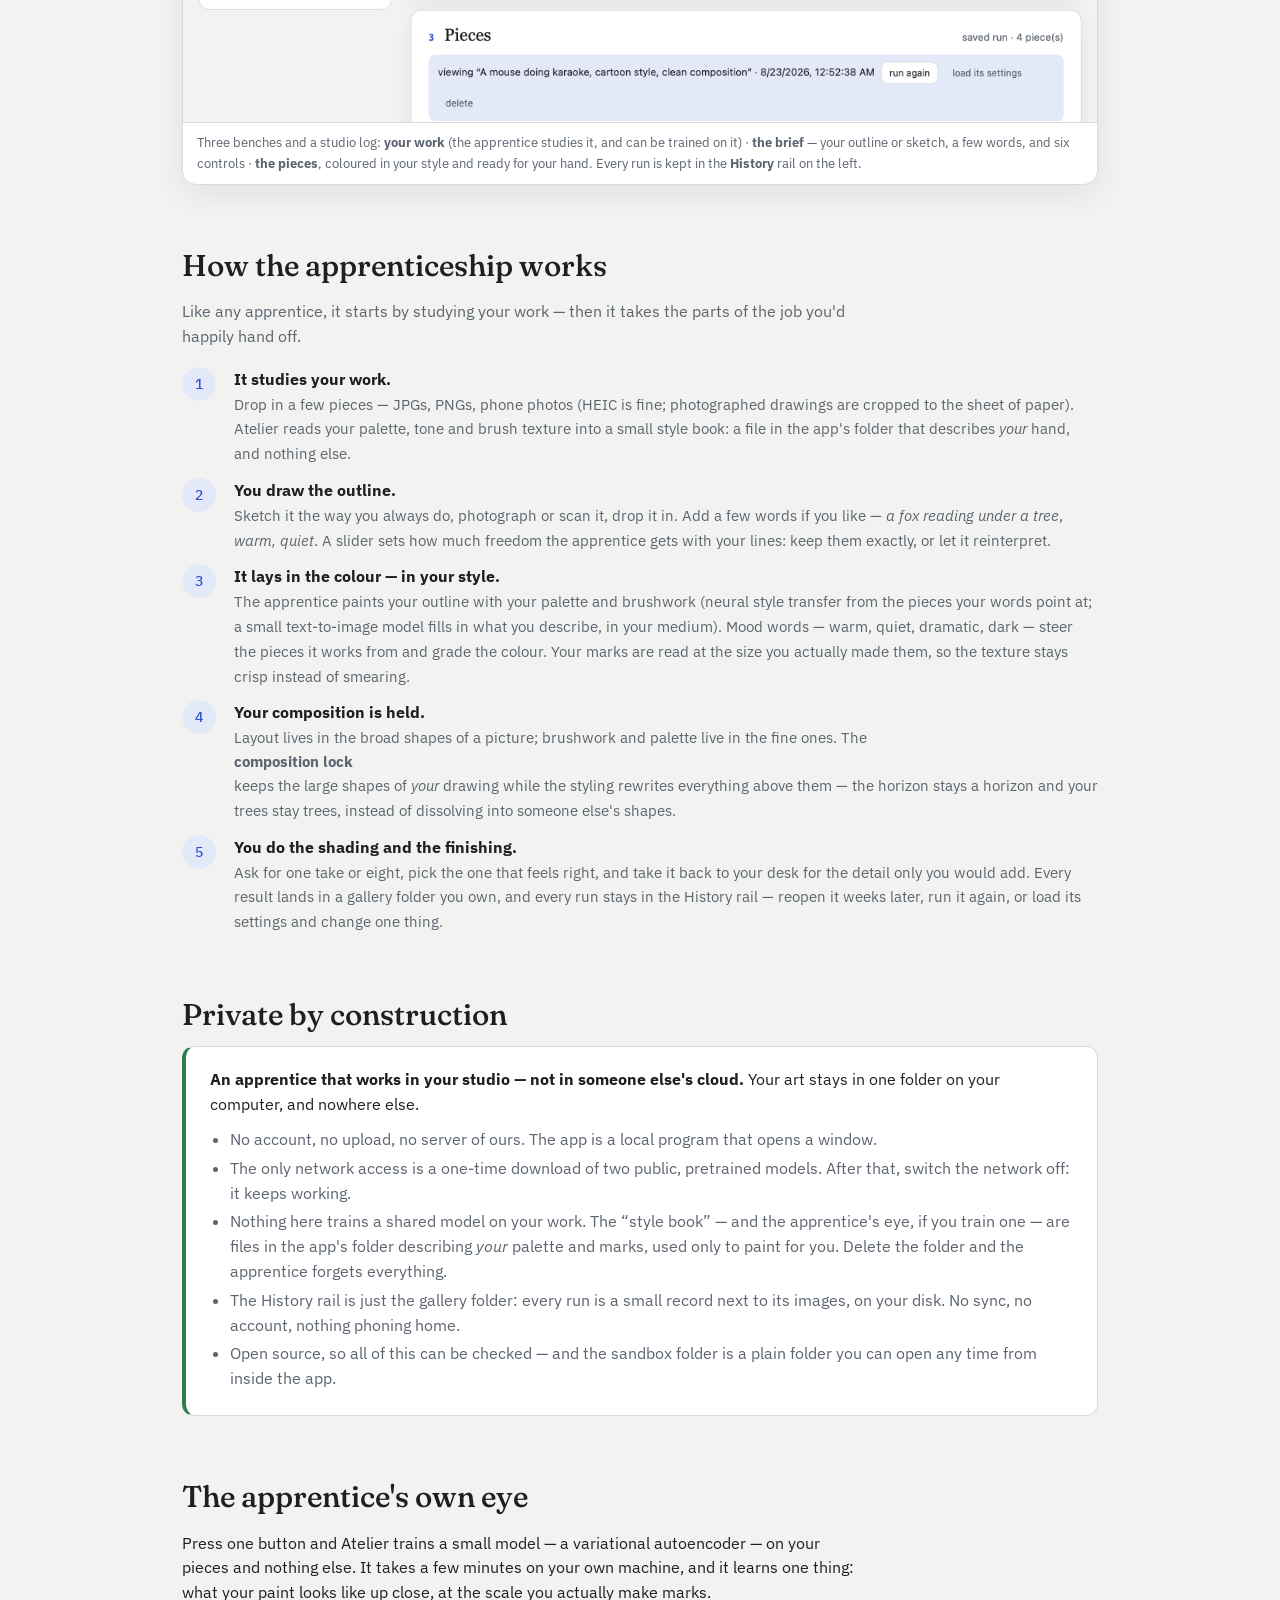
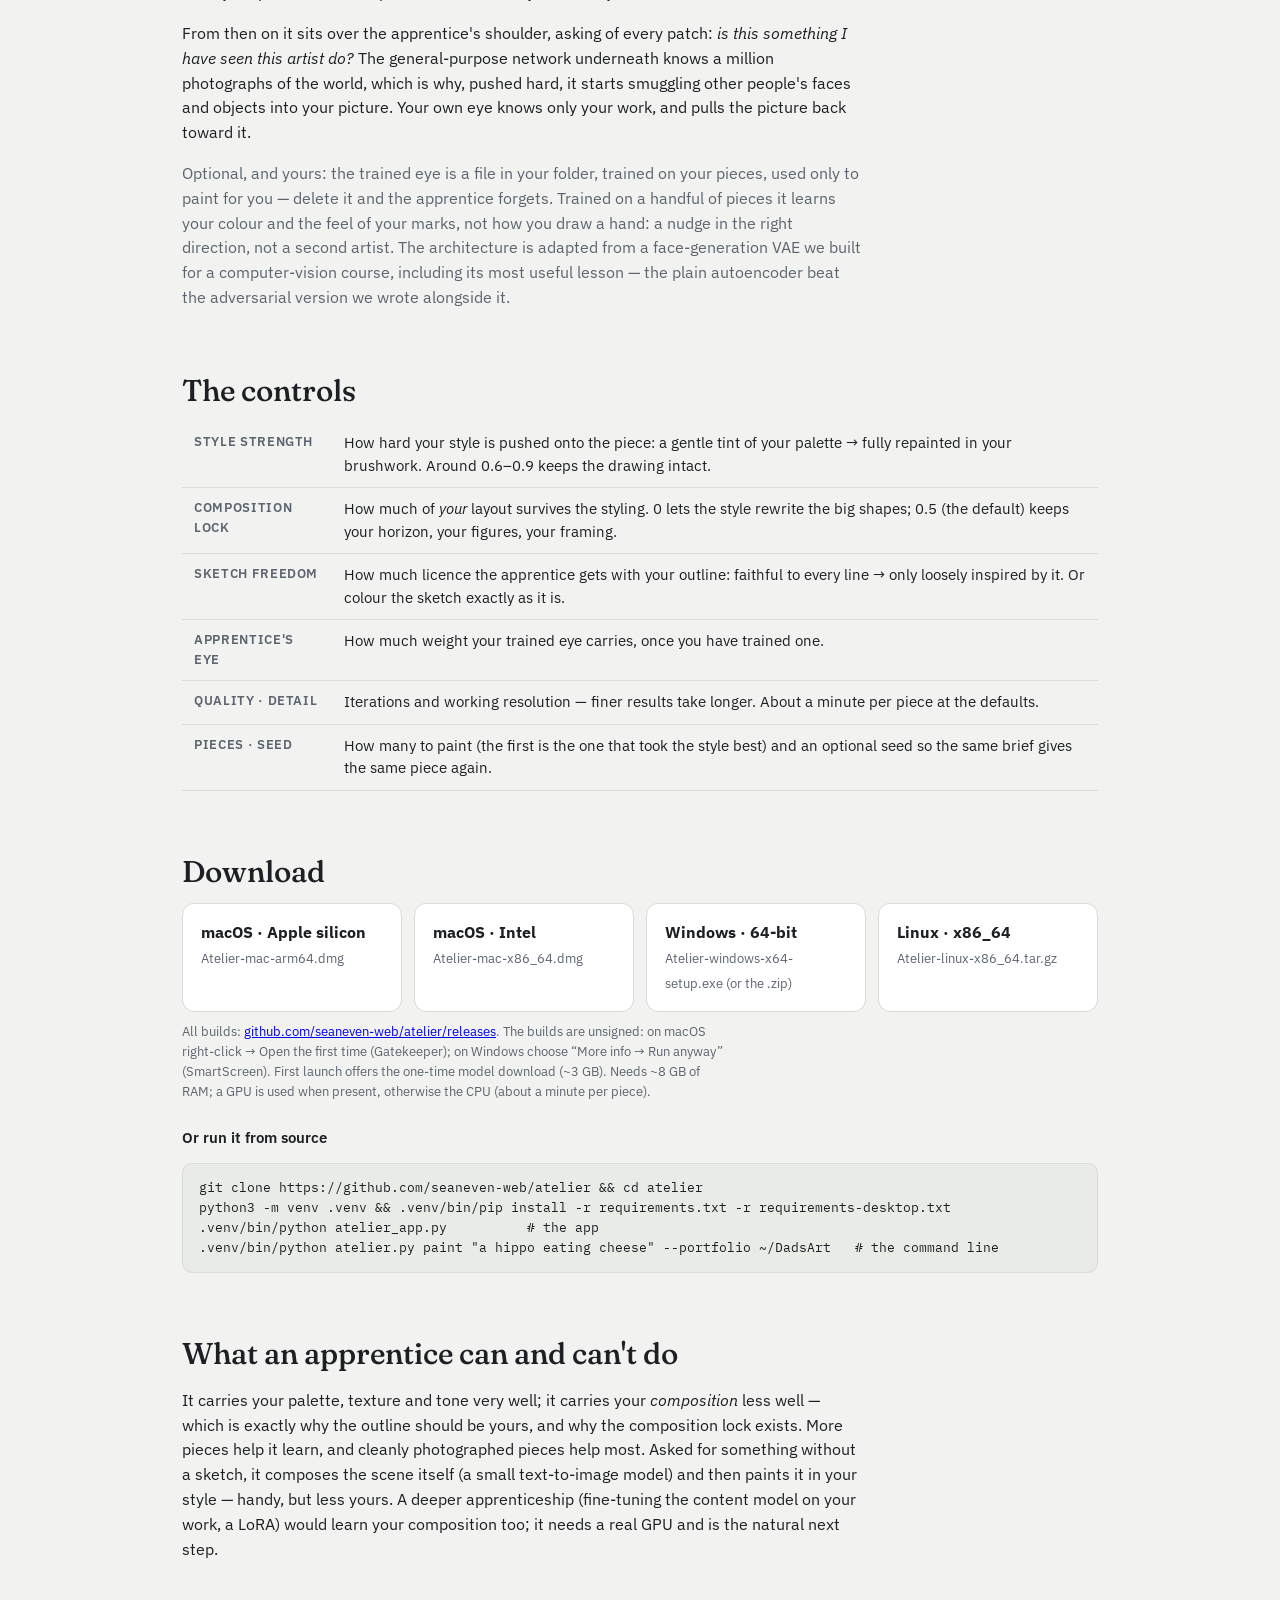
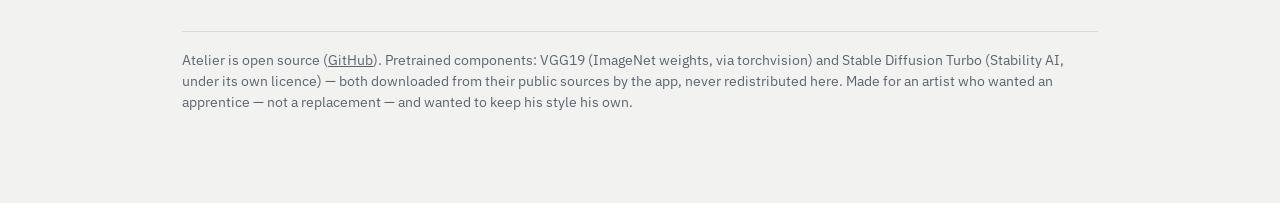
==== commit c9b0a670: "0.1.4: the apprentice's eye + sharper marks + composition lock Engine   * style statistics now come " ====
--- a/site/index.html
+++ b/site/index.html
@@ -50,7 +50,7 @@
 </head>
 <body>
 <div class="wrap">
-  <nav><b>Atelier</b><a href="#how">How it works</a><a href="#privacy">Privacy</a><a href="#download">Download</a><a href="https://github.com/seaneven-web/atelier">Source</a></nav>
+  <nav><b>Atelier</b><a href="#how">How it works</a><a href="#eye">The eye</a><a href="#controls">Controls</a><a href="#privacy">Privacy</a><a href="#download">Download</a><a href="https://github.com/seaneven-web/atelier">Source</a></nav>
 
   <h1>An apprentice for your studio.</h1>
   <p class="lede"><b>You draw the outline. It lays in the colour — in your palette, your hand. You do the shading.</b> Atelier is an AI apprentice that learns your style from your own pieces and takes the legwork off your desk, so you can spend your time on the finer details. It runs on your own computer; your work never leaves it and is never used to train anyone's AI.</p>
@@ -58,11 +58,11 @@
     <a class="btn primary" href="#download">Download for Mac, Windows or Linux</a>
     <a class="btn" href="https://github.com/seaneven-web/atelier">View the code</a>
   </div>
-  <p class="note">Free and open source. Unsigned builds (see the Download notes). The app fetches two pretrained models once (~3 GB), then runs offline.</p>
+  <p class="note">Free and open source. Unsigned builds (see the Download notes). The app fetches two pretrained models once (~3 GB), then runs offline. <b>Version 0.1.4</b> — sharper brushwork, a composition lock, an apprentice you can train on your own work, and a log of every run.</p>
 
   <figure class="hero-img" style="margin-top:38px">
     <img src="assets/app.png" alt="The Atelier app: your pieces, your outline and a prompt with sliders, and the coloured results">
-    <figcaption class="cap">Three benches: <b>your work</b> (the apprentice studies it) · <b>the brief</b> — your outline or sketch, a few words, and how much freedom to give it · <b>the pieces</b>, coloured in your style and ready for your hand.</figcaption>
+    <figcaption class="cap">Three benches and a studio log: <b>your work</b> (the apprentice studies it, and can be trained on it) · <b>the brief</b> — your outline or sketch, a few words, and six controls · <b>the pieces</b>, coloured in your style and ready for your hand. Every run is kept in the <b>History</b> rail on the left.</figcaption>
   </figure>
 
   <section id="how">
@@ -71,8 +71,9 @@
     <div class="steps" style="margin-top:18px">
       <div class="step"><i>1</i><div><b>It studies your work.</b><span>Drop in a few pieces — JPGs, PNGs, phone photos (HEIC is fine; photographed drawings are cropped to the sheet of paper). Atelier reads your palette, tone and brush texture into a small style book: a file in the app's folder that describes <em>your</em> hand, and nothing else.</span></div></div>
       <div class="step"><i>2</i><div><b>You draw the outline.</b><span>Sketch it the way you always do, photograph or scan it, drop it in. Add a few words if you like — <em>a fox reading under a tree</em>, <em>warm, quiet</em>. A slider sets how much freedom the apprentice gets with your lines: keep them exactly, or let it reinterpret.</span></div></div>
-      <div class="step"><i>3</i><div><b>It lays in the colour — in your style.</b><span>The apprentice paints your outline with your palette and brushwork (neural style transfer from the pieces your words point at; a small text-to-image model fills in what you describe, in your medium). Mood words — warm, quiet, dramatic, dark — steer the pieces it works from and grade the colour.</span></div></div>
-      <div class="step"><i>4</i><div><b>You do the shading and the finishing.</b><span>Ask for one take or eight, pick the one that feels right, and take it back to your desk for the detail only you would add. Every result lands in a gallery folder you own, next to your originals.</span></div></div>
+      <div class="step"><i>3</i><div><b>It lays in the colour — in your style.</b><span>The apprentice paints your outline with your palette and brushwork (neural style transfer from the pieces your words point at; a small text-to-image model fills in what you describe, in your medium). Mood words — warm, quiet, dramatic, dark — steer the pieces it works from and grade the colour. Your marks are read at the size you actually made them, so the texture stays crisp instead of smearing.</span></div></div>
+      <div class="step"><i>4</i><div><b>Your composition is held.</b><span>Layout lives in the broad shapes of a picture; brushwork and palette live in the fine ones. The <b>composition lock</b> keeps the large shapes of <em>your</em> drawing while the styling rewrites everything above them — the horizon stays a horizon and your trees stay trees, instead of dissolving into someone else's shapes.</span></div></div>
+      <div class="step"><i>5</i><div><b>You do the shading and the finishing.</b><span>Ask for one take or eight, pick the one that feels right, and take it back to your desk for the detail only you would add. Every result lands in a gallery folder you own, and every run stays in the History rail — reopen it weeks later, run it again, or load its settings and change one thing.</span></div></div>
     </div>
   </section>
 
@@ -83,19 +84,29 @@
       <ul>
         <li>No account, no upload, no server of ours. The app is a local program that opens a window.</li>
         <li>The only network access is a one-time download of two public, pretrained models. After that, switch the network off: it keeps working.</li>
-        <li>Nothing here trains a shared model on your work. The “style book” is a small file describing <em>your</em> palette and texture, stored in the app's folder and used only to paint for you. Delete the folder and the apprentice forgets everything.</li>
+        <li>Nothing here trains a shared model on your work. The “style book” — and the apprentice's eye, if you train one — are files in the app's folder describing <em>your</em> palette and marks, used only to paint for you. Delete the folder and the apprentice forgets everything.</li>
+        <li>The History rail is just the gallery folder: every run is a small record next to its images, on your disk. No sync, no account, nothing phoning home.</li>
         <li>Open source, so all of this can be checked — and the sandbox folder is a plain folder you can open any time from inside the app.</li>
       </ul>
     </div>
   </section>
 
-  <section>
-    <h2>The knobs</h2>
+  <section id="eye">
+    <h2>The apprentice's own eye</h2>
+    <p>Press one button and Atelier trains a small model — a variational autoencoder — on your pieces and nothing else. It takes a few minutes on your own machine, and it learns one thing: what your paint looks like up close, at the scale you actually make marks.</p>
+    <p>From then on it sits over the apprentice's shoulder, asking of every patch: <em>is this something I have seen this artist do?</em> The general-purpose network underneath knows a million photographs of the world, which is why, pushed hard, it starts smuggling other people's faces and objects into your picture. Your own eye knows only your work, and pulls the picture back toward it.</p>
+    <p class="muted">Optional, and yours: the trained eye is a file in your folder, trained on your pieces, used only to paint for you — delete it and the apprentice forgets. Trained on a handful of pieces it learns your colour and the feel of your marks, not how you draw a hand: a nudge in the right direction, not a second artist. The architecture is adapted from a face-generation VAE we built for a computer-vision course, including its most useful lesson — the plain autoencoder beat the adversarial version we wrote alongside it.</p>
+  </section>
+
+  <section id="controls">
+    <h2>The controls</h2>
     <table>
-      <tr><th>Style strength</th><td>How hard your style is pushed onto the piece: a gentle tint of your palette → fully repainted in your brushwork.</td></tr>
+      <tr><th>Style strength</th><td>How hard your style is pushed onto the piece: a gentle tint of your palette → fully repainted in your brushwork. Around 0.6–0.9 keeps the drawing intact.</td></tr>
+      <tr><th>Composition lock</th><td>How much of <em>your</em> layout survives the styling. 0 lets the style rewrite the big shapes; 0.5 (the default) keeps your horizon, your figures, your framing.</td></tr>
       <tr><th>Sketch freedom</th><td>How much licence the apprentice gets with your outline: faithful to every line → only loosely inspired by it. Or colour the sketch exactly as it is.</td></tr>
-      <tr><th>Quality · detail</th><td>Iterations and working resolution — finer results take longer. About a minute per piece on a recent laptop at the defaults.</td></tr>
-      <tr><th>Pieces · seed</th><td>How many to paint (they are ranked; the first is the one that took the style best) and an optional seed so the same words give the same piece again.</td></tr>
+      <tr><th>Apprentice's eye</th><td>How much weight your trained eye carries, once you have trained one.</td></tr>
+      <tr><th>Quality · detail</th><td>Iterations and working resolution — finer results take longer. About a minute per piece at the defaults.</td></tr>
+      <tr><th>Pieces · seed</th><td>How many to paint (the first is the one that took the style best) and an optional seed so the same brief gives the same piece again.</td></tr>
     </table>
   </section>
 
@@ -117,7 +128,7 @@
 
   <section>
     <h2>What an apprentice can and can't do</h2>
-    <p>It carries your palette, texture and tone very well; it carries your <em>composition</em> less well — which is exactly why the outline should be yours. More pieces help it learn, and cleanly photographed pieces help most. Asked for something without a sketch, it composes the scene itself (a small text-to-image model) and then paints it in your style — handy, but less yours. A deeper apprenticeship (fine-tuning the content model on your work, a LoRA) would learn your composition too; it needs a real GPU and is the natural next step.</p>
+    <p>It carries your palette, texture and tone very well; it carries your <em>composition</em> less well — which is exactly why the outline should be yours, and why the composition lock exists. More pieces help it learn, and cleanly photographed pieces help most. Asked for something without a sketch, it composes the scene itself (a small text-to-image model) and then paints it in your style — handy, but less yours. A deeper apprenticeship (fine-tuning the content model on your work, a LoRA) would learn your composition too; it needs a real GPU and is the natural next step.</p>
   </section>
 
   <footer>Atelier is open source (<a href="https://github.com/seaneven-web/atelier">GitHub</a>). Pretrained components: VGG19 (ImageNet weights, via torchvision) and Stable Diffusion Turbo (Stability AI, under its own licence) — both downloaded from their public sources by the app, never redistributed here. Made for an artist who wanted an apprentice — not a replacement — and wanted to keep his style his own.</footer>
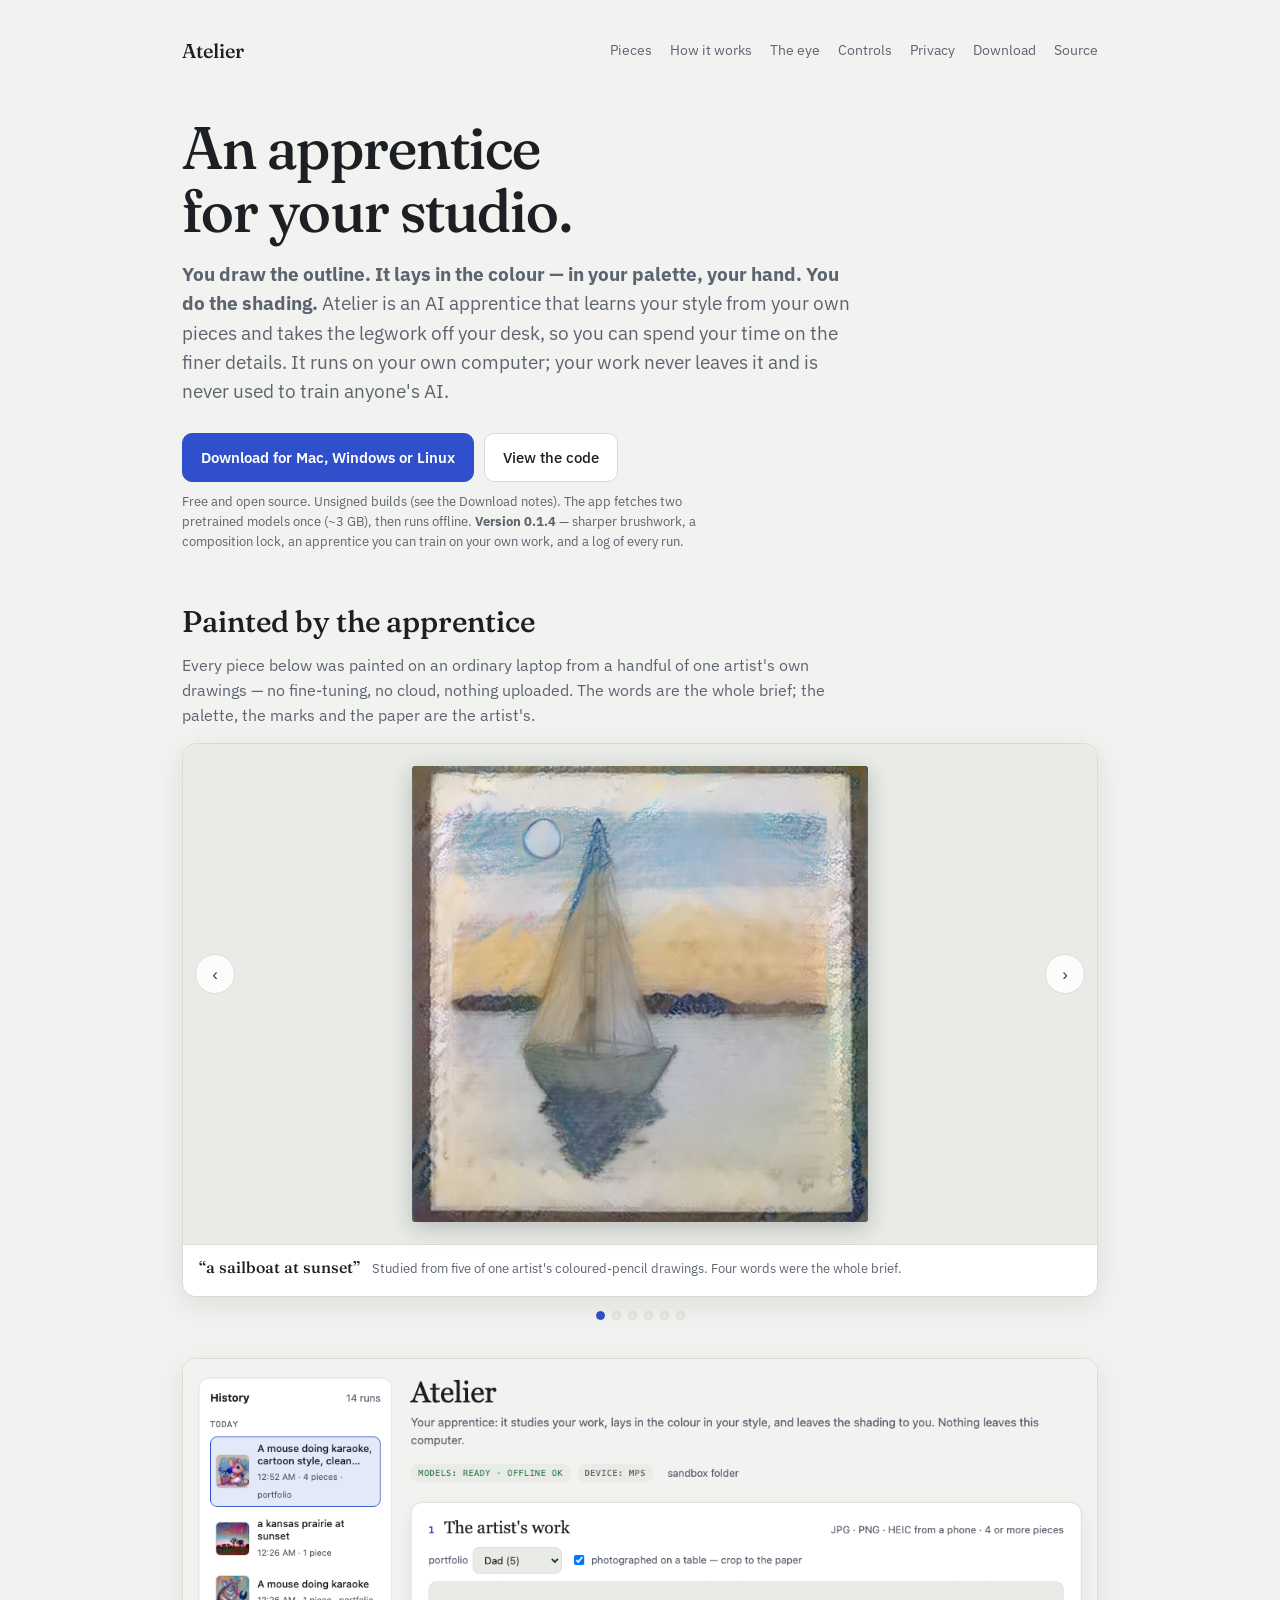
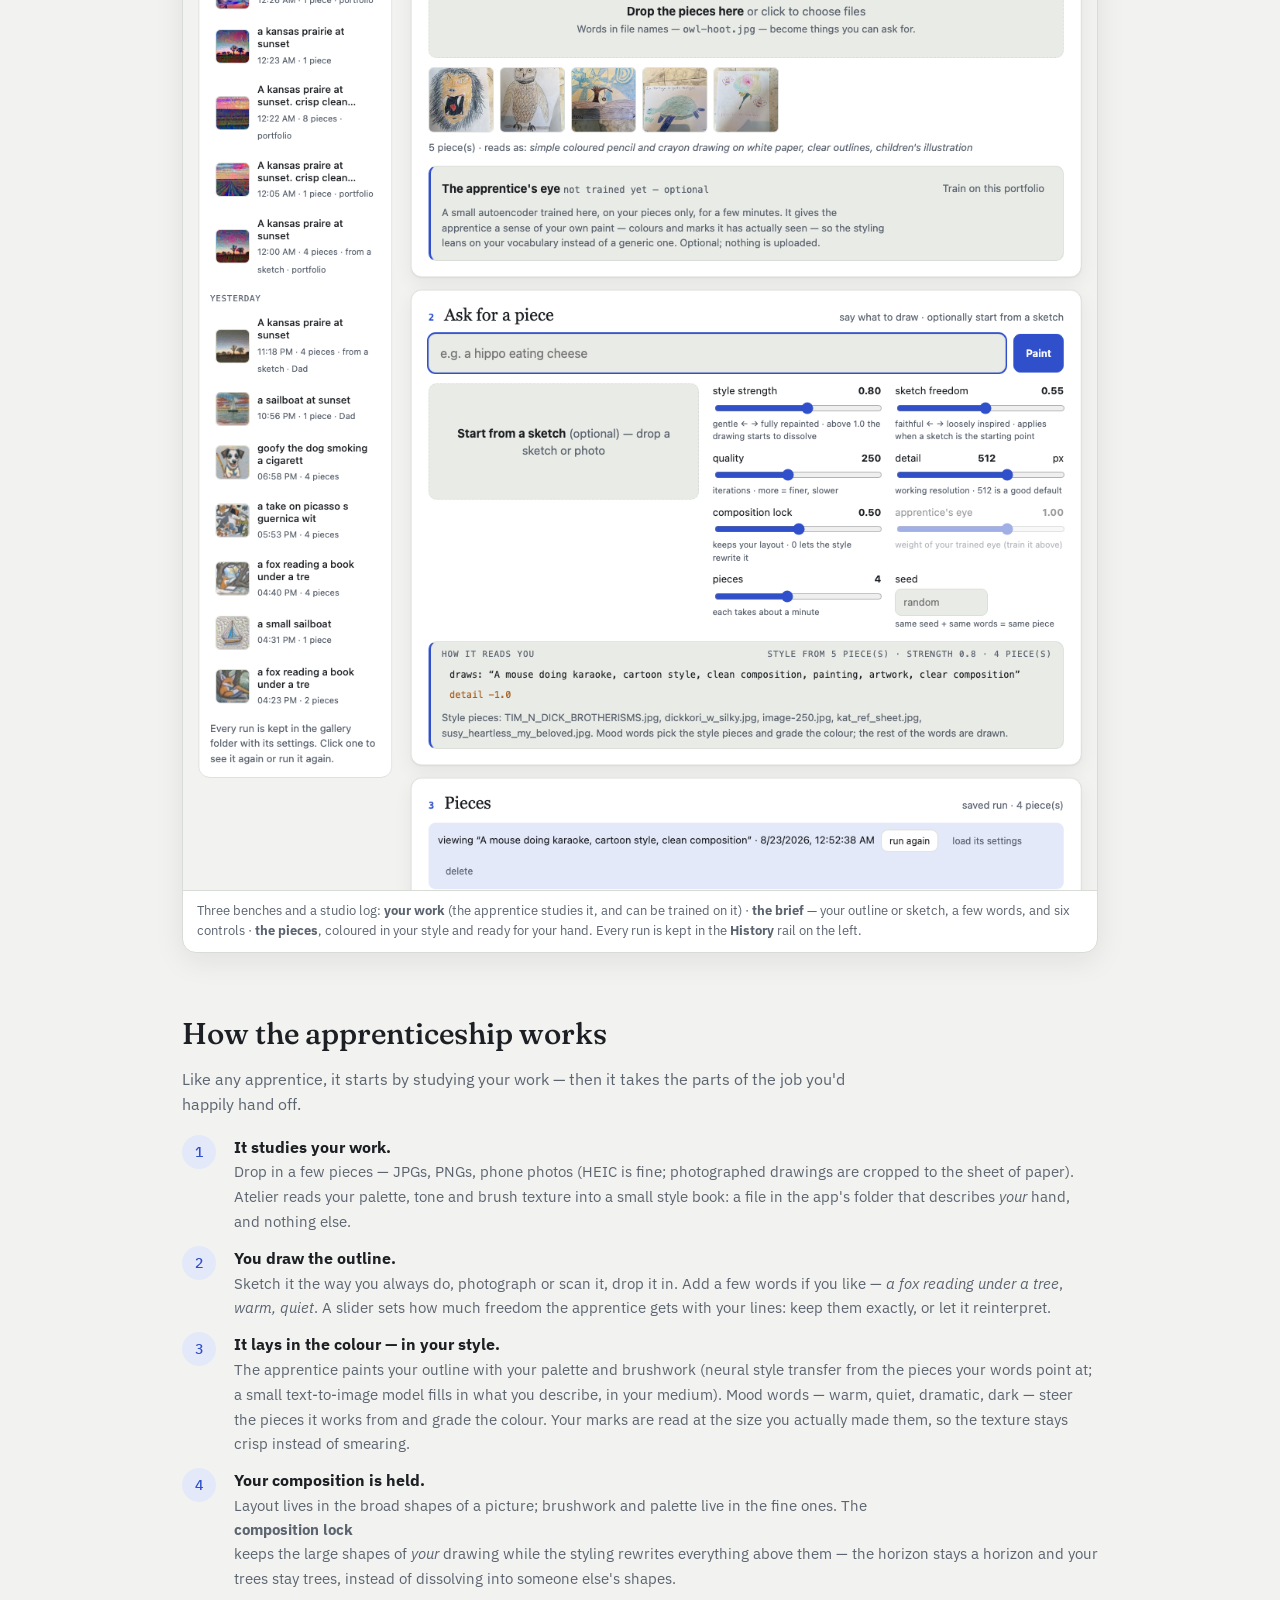
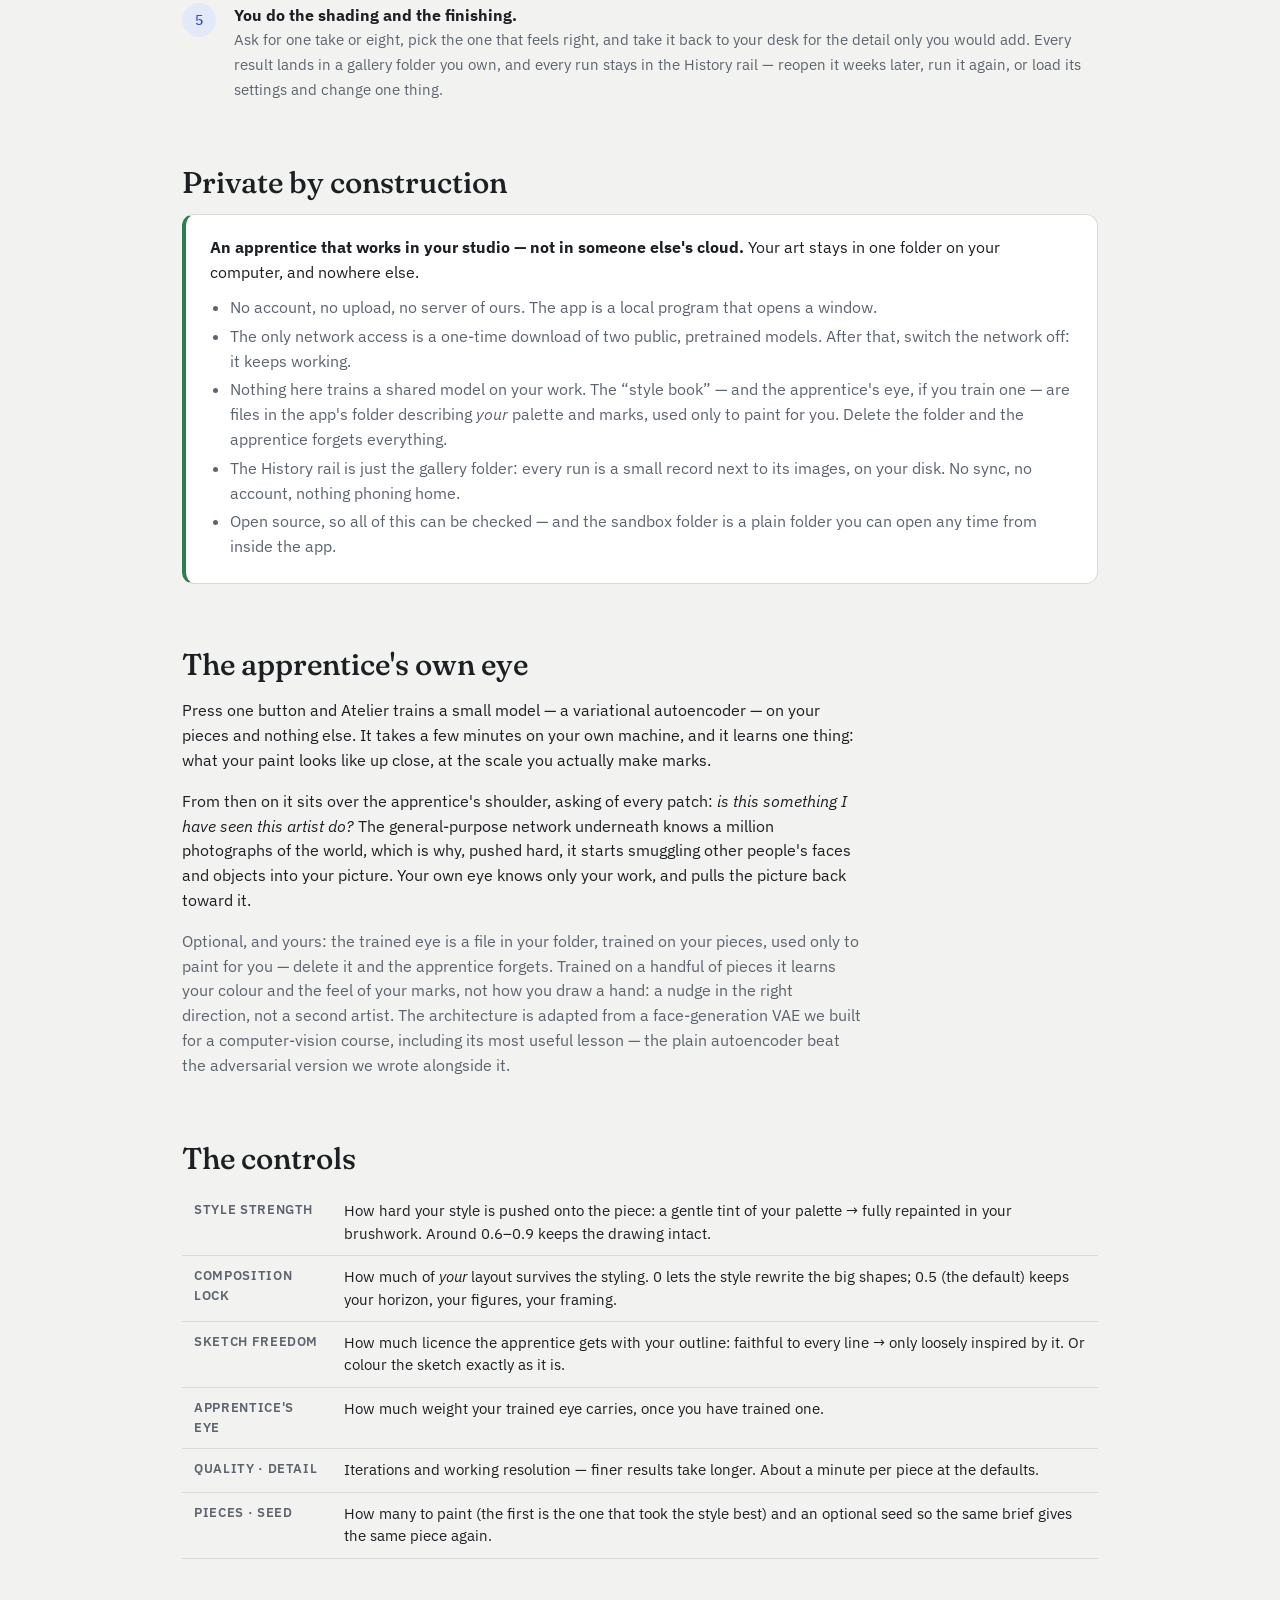
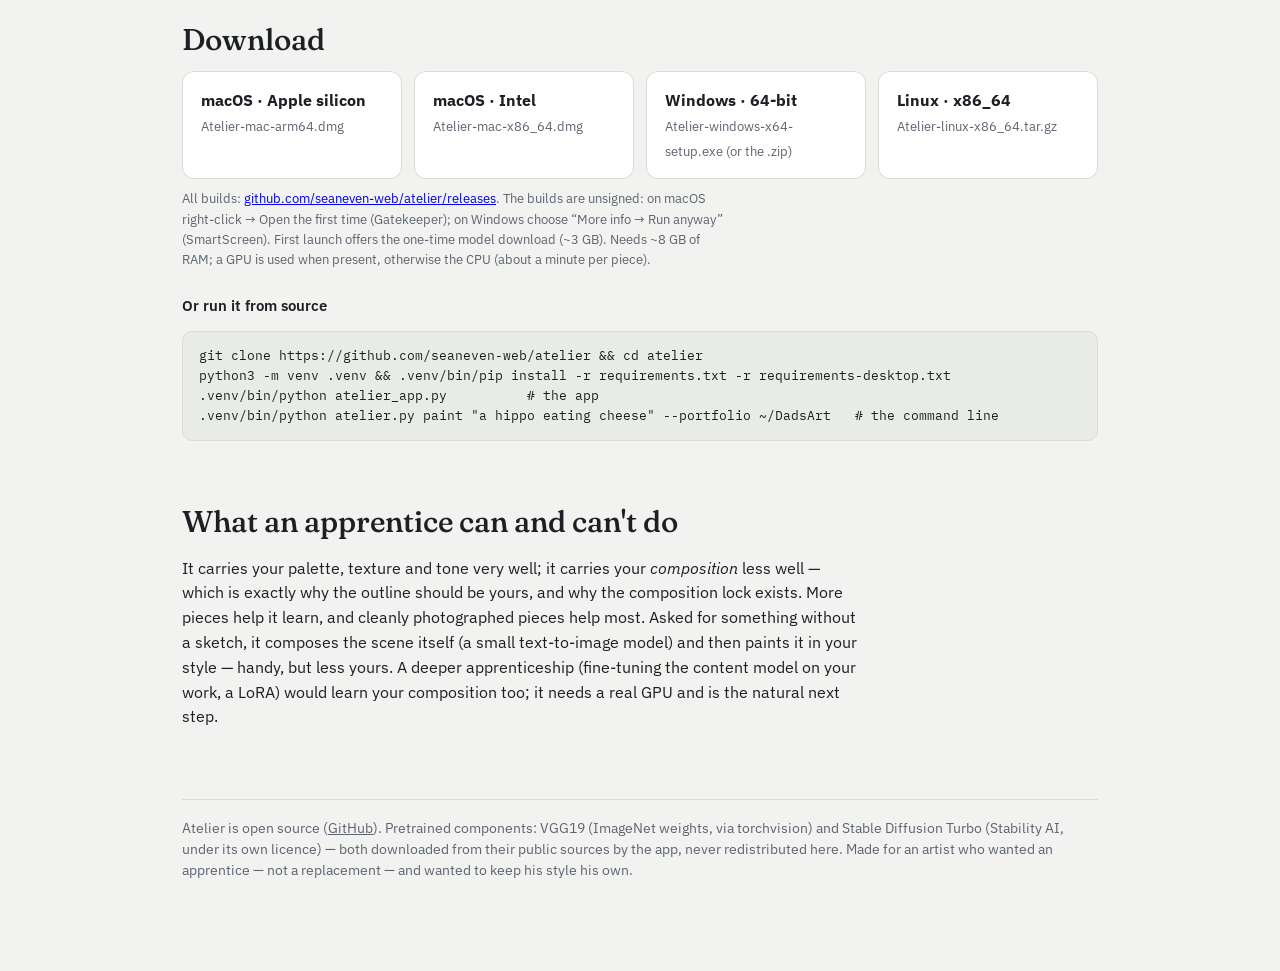
==== commit 6a48f744: "site: a carousel of pieces the apprentice has painted The website opened on a screenshot of the app " ====
--- a/site/index.html
+++ b/site/index.html
@@ -44,13 +44,36 @@
   .dl a:hover { border-color:var(--accent); } .dl b { display:block; } .dl small { color:var(--muted); }
   code { font:400 .92em "IBM Plex Mono",monospace; background:var(--surface-2); padding:2px 6px; border-radius:5px; }
   pre { background:var(--surface-2); border:1px solid var(--line); border-radius:10px; padding:14px 16px; overflow-x:auto; font:400 13px/1.55 "IBM Plex Mono",monospace; }
+
+  /* ---- the carousel of pieces ---- */
+  .carousel { margin:36px 0 0; }
+  .frame { position:relative; border:1px solid var(--line); border-radius:14px; overflow:hidden; background:var(--surface-2); box-shadow:0 8px 30px rgba(20,24,30,.09); }
+  .viewport { overflow:hidden; }
+  .track { display:flex; transition:transform .55s cubic-bezier(.4,0,.2,1); }
+  .slide { flex:0 0 100%; min-width:0; }
+  .slide figure { margin:0; }
+  .slide figure { margin:0; }
+  .pic { display:flex; align-items:center; justify-content:center; padding:22px; background:var(--surface-2); height:clamp(300px,46vw,500px); }
+  .pic img { display:block; max-width:100%; max-height:100%; width:auto; height:auto; border-radius:3px; box-shadow:0 6px 22px rgba(20,24,30,.22); }
+  .slide figcaption { border-top:1px solid var(--line); background:var(--surface); padding:12px 16px; display:flex; gap:12px; align-items:baseline; flex-wrap:wrap; min-height:52px; }
+  .slide figcaption b { font:500 16px/1.35 Fraunces,Georgia,serif; }
+  .slide figcaption span { color:var(--muted); font-size:13px; }
+  .arrow { position:absolute; top:calc(50% - 46px); transform:translateY(-50%); width:40px; height:40px; border-radius:50%; border:1px solid var(--line); background:var(--surface); color:var(--ink); font-size:17px; line-height:1; cursor:pointer; display:flex; align-items:center; justify-content:center; opacity:.85; }
+  .arrow:hover { opacity:1; border-color:var(--muted); } .arrow.prev { left:12px; } .arrow.next { right:12px; }
+  .arrow:focus-visible { outline:2px solid var(--accent); outline-offset:2px; }
+  .dots { display:flex; gap:7px; justify-content:center; margin-top:14px; flex-wrap:wrap; }
+  .dots button { width:9px; height:9px; padding:0; border-radius:50%; border:1px solid var(--line); background:var(--surface-2); cursor:pointer; }
+  .dots button[aria-current="true"] { background:var(--accent); border-color:var(--accent); }
+  .dots button:focus-visible { outline:2px solid var(--accent); outline-offset:2px; }
+  @media (prefers-reduced-motion: reduce) { .track { transition:none; } }
+  @media (max-width:560px) { .arrow { display:none; } .slide figcaption { min-height:0; padding:11px 14px; } .pic { padding:10px; height:clamp(300px,74vw,420px); } }
   footer { margin-top:70px; color:var(--muted); font-size:13.5px; border-top:1px solid var(--line); padding-top:18px; }
   footer a { color:inherit; }
 </style>
 </head>
 <body>
 <div class="wrap">
-  <nav><b>Atelier</b><a href="#how">How it works</a><a href="#eye">The eye</a><a href="#controls">Controls</a><a href="#privacy">Privacy</a><a href="#download">Download</a><a href="https://github.com/seaneven-web/atelier">Source</a></nav>
+  <nav><b>Atelier</b><a href="#pieces">Pieces</a><a href="#how">How it works</a><a href="#eye">The eye</a><a href="#controls">Controls</a><a href="#privacy">Privacy</a><a href="#download">Download</a><a href="https://github.com/seaneven-web/atelier">Source</a></nav>
 
   <h1>An apprentice for your studio.</h1>
   <p class="lede"><b>You draw the outline. It lays in the colour — in your palette, your hand. You do the shading.</b> Atelier is an AI apprentice that learns your style from your own pieces and takes the legwork off your desk, so you can spend your time on the finer details. It runs on your own computer; your work never leaves it and is never used to train anyone's AI.</p>
@@ -59,6 +82,45 @@
     <a class="btn" href="https://github.com/seaneven-web/atelier">View the code</a>
   </div>
   <p class="note">Free and open source. Unsigned builds (see the Download notes). The app fetches two pretrained models once (~3 GB), then runs offline. <b>Version 0.1.4</b> — sharper brushwork, a composition lock, an apprentice you can train on your own work, and a log of every run.</p>
+
+
+  <section class="carousel" id="pieces" style="margin-top:52px">
+    <h2>Painted by the apprentice</h2>
+    <p class="muted" style="margin:0 0 16px">Every piece below was painted on an ordinary laptop from a handful of one artist's own drawings &mdash; no fine-tuning, no cloud, nothing uploaded. The words are the whole brief; the palette, the marks and the paper are the artist's.</p>
+    <div class="frame" role="region" aria-roledescription="carousel" aria-label="Pieces painted by Atelier">
+      <div class="viewport"><div class="track" id="track">
+<!-- slides:start -->
+        <div class="slide" role="group" aria-roledescription="slide" aria-label="1 of 6">
+          <figure><div class="pic"><img src="assets/gallery/sailboat-at-sunset.jpg" alt="a sailboat at sunset — painted in the artist's style" width="900" height="900"></div>
+          <figcaption><b>&ldquo;a sailboat at sunset&rdquo;</b> <span>Studied from five of one artist&#x27;s coloured-pencil drawings. Four words were the whole brief.</span></figcaption></figure>
+        </div>
+        <div class="slide" role="group" aria-roledescription="slide" aria-label="2 of 6">
+          <figure><div class="pic"><img src="assets/gallery/hippo-eating-cheese.jpg" alt="a hippo eating cheese — painted in the artist's style" loading=lazy width="900" height="900"></div>
+          <figcaption><b>&ldquo;a hippo eating cheese&rdquo;</b> <span>The same five drawings. The paper, the pencil and the palette are the artist&#x27;s; the hippo is not.</span></figcaption></figure>
+        </div>
+        <div class="slide" role="group" aria-roledescription="slide" aria-label="3 of 6">
+          <figure><div class="pic"><img src="assets/gallery/prairie-at-sunset.jpg" alt="a Kansas prairie at sunset — painted in the artist's style" loading=lazy width="900" height="900"></div>
+          <figcaption><b>&ldquo;a Kansas prairie at sunset&rdquo;</b> <span>No sketch given — the apprentice composed it, then painted it in the artist&#x27;s hand.</span></figcaption></figure>
+        </div>
+        <div class="slide" role="group" aria-roledescription="slide" aria-label="4 of 6">
+          <figure><div class="pic"><img src="assets/gallery/fox-reading.jpg" alt="a fox reading a book under a tree — painted in the artist's style" loading=lazy width="900" height="900"></div>
+          <figcaption><b>&ldquo;a fox reading a book under a tree&rdquo;</b> <span>Roughly a minute on a 2019 laptop — no GPU cluster, no fine-tuning, no upload.</span></figcaption></figure>
+        </div>
+        <div class="slide" role="group" aria-roledescription="slide" aria-label="5 of 6">
+          <figure><div class="pic"><img src="assets/gallery/heron-at-dawn.jpg" alt="a heron standing in shallow water at dawn — painted in the artist's style" loading=lazy width="900" height="900"></div>
+          <figcaption><b>&ldquo;a heron standing in shallow water at dawn&rdquo;</b> <span>A different artist&#x27;s portfolio — the same engine, a completely different hand.</span></figcaption></figure>
+        </div>
+        <div class="slide" role="group" aria-roledescription="slide" aria-label="6 of 6">
+          <figure><div class="pic"><img src="assets/gallery/mouse-karaoke.jpg" alt="a mouse doing karaoke — painted in the artist's style" loading=lazy width="900" height="900"></div>
+          <figcaption><b>&ldquo;a mouse doing karaoke&rdquo;</b> <span>That second portfolio again: bolder colour, heavier ink, its own way of drawing a face.</span></figcaption></figure>
+        </div>
+<!-- slides:end -->
+      </div></div>
+      <button class="arrow prev" id="cprev" type="button" aria-label="Previous piece">&#8249;</button>
+      <button class="arrow next" id="cnext" type="button" aria-label="Next piece">&#8250;</button>
+    </div>
+    <div class="dots" id="cdots"></div>
+  </section>
 
   <figure class="hero-img" style="margin-top:38px">
     <img src="assets/app.png" alt="The Atelier app: your pieces, your outline and a prompt with sliders, and the coloured results">
@@ -133,5 +195,47 @@
 
   <footer>Atelier is open source (<a href="https://github.com/seaneven-web/atelier">GitHub</a>). Pretrained components: VGG19 (ImageNet weights, via torchvision) and Stable Diffusion Turbo (Stability AI, under its own licence) — both downloaded from their public sources by the app, never redistributed here. Made for an artist who wanted an apprentice — not a replacement — and wanted to keep his style his own.</footer>
 </div>
+
+<script>
+(function () {
+  var track = document.getElementById('track'); if (!track) return;
+  var slides = Array.prototype.slice.call(track.children);
+  var dots = document.getElementById('cdots'), i = 0, timer = null;
+  var reduce = window.matchMedia('(prefers-reduced-motion: reduce)').matches;
+  slides.forEach(function (s, n) {
+    var b = document.createElement('button');
+    b.type = 'button'; b.setAttribute('aria-label', 'Piece ' + (n + 1) + ' of ' + slides.length);
+    b.addEventListener('click', function () { go(n); rest(); });
+    dots.appendChild(b);
+  });
+  function go(n) {
+    i = (n + slides.length) % slides.length;
+    track.style.transform = 'translateX(' + (-i * 100) + '%)';
+    slides.forEach(function (s, k) { s.setAttribute('aria-hidden', k === i ? 'false' : 'true'); });
+    Array.prototype.forEach.call(dots.children, function (d, k) { d.setAttribute('aria-current', k === i ? 'true' : 'false'); });
+  }
+  function rest() { if (timer) { clearInterval(timer); } start(); }
+  function start() { if (!reduce) { timer = setInterval(function () { go(i + 1); }, 6000); } }
+  function stop() { clearInterval(timer); timer = null; }
+  document.getElementById('cprev').addEventListener('click', function () { go(i - 1); rest(); });
+  document.getElementById('cnext').addEventListener('click', function () { go(i + 1); rest(); });
+  var frame = track.closest('.frame');
+  frame.addEventListener('mouseenter', stop); frame.addEventListener('mouseleave', start);
+  frame.addEventListener('focusin', stop); frame.addEventListener('focusout', start);
+  document.addEventListener('visibilitychange', function () { document.hidden ? stop() : start(); });
+  document.getElementById('pieces').addEventListener('keydown', function (e) {
+    if (e.key === 'ArrowLeft') { go(i - 1); rest(); } else if (e.key === 'ArrowRight') { go(i + 1); rest(); }
+  });
+  var x0 = null;
+  frame.addEventListener('touchstart', function (e) { x0 = e.touches[0].clientX; stop(); }, { passive: true });
+  frame.addEventListener('touchend', function (e) {
+    if (x0 === null) return;
+    var dx = e.changedTouches[0].clientX - x0; x0 = null;
+    if (Math.abs(dx) > 40) { go(i + (dx < 0 ? 1 : -1)); }
+    start();
+  });
+  go(0); start();
+})();
+</script>
 </body>
 </html>
